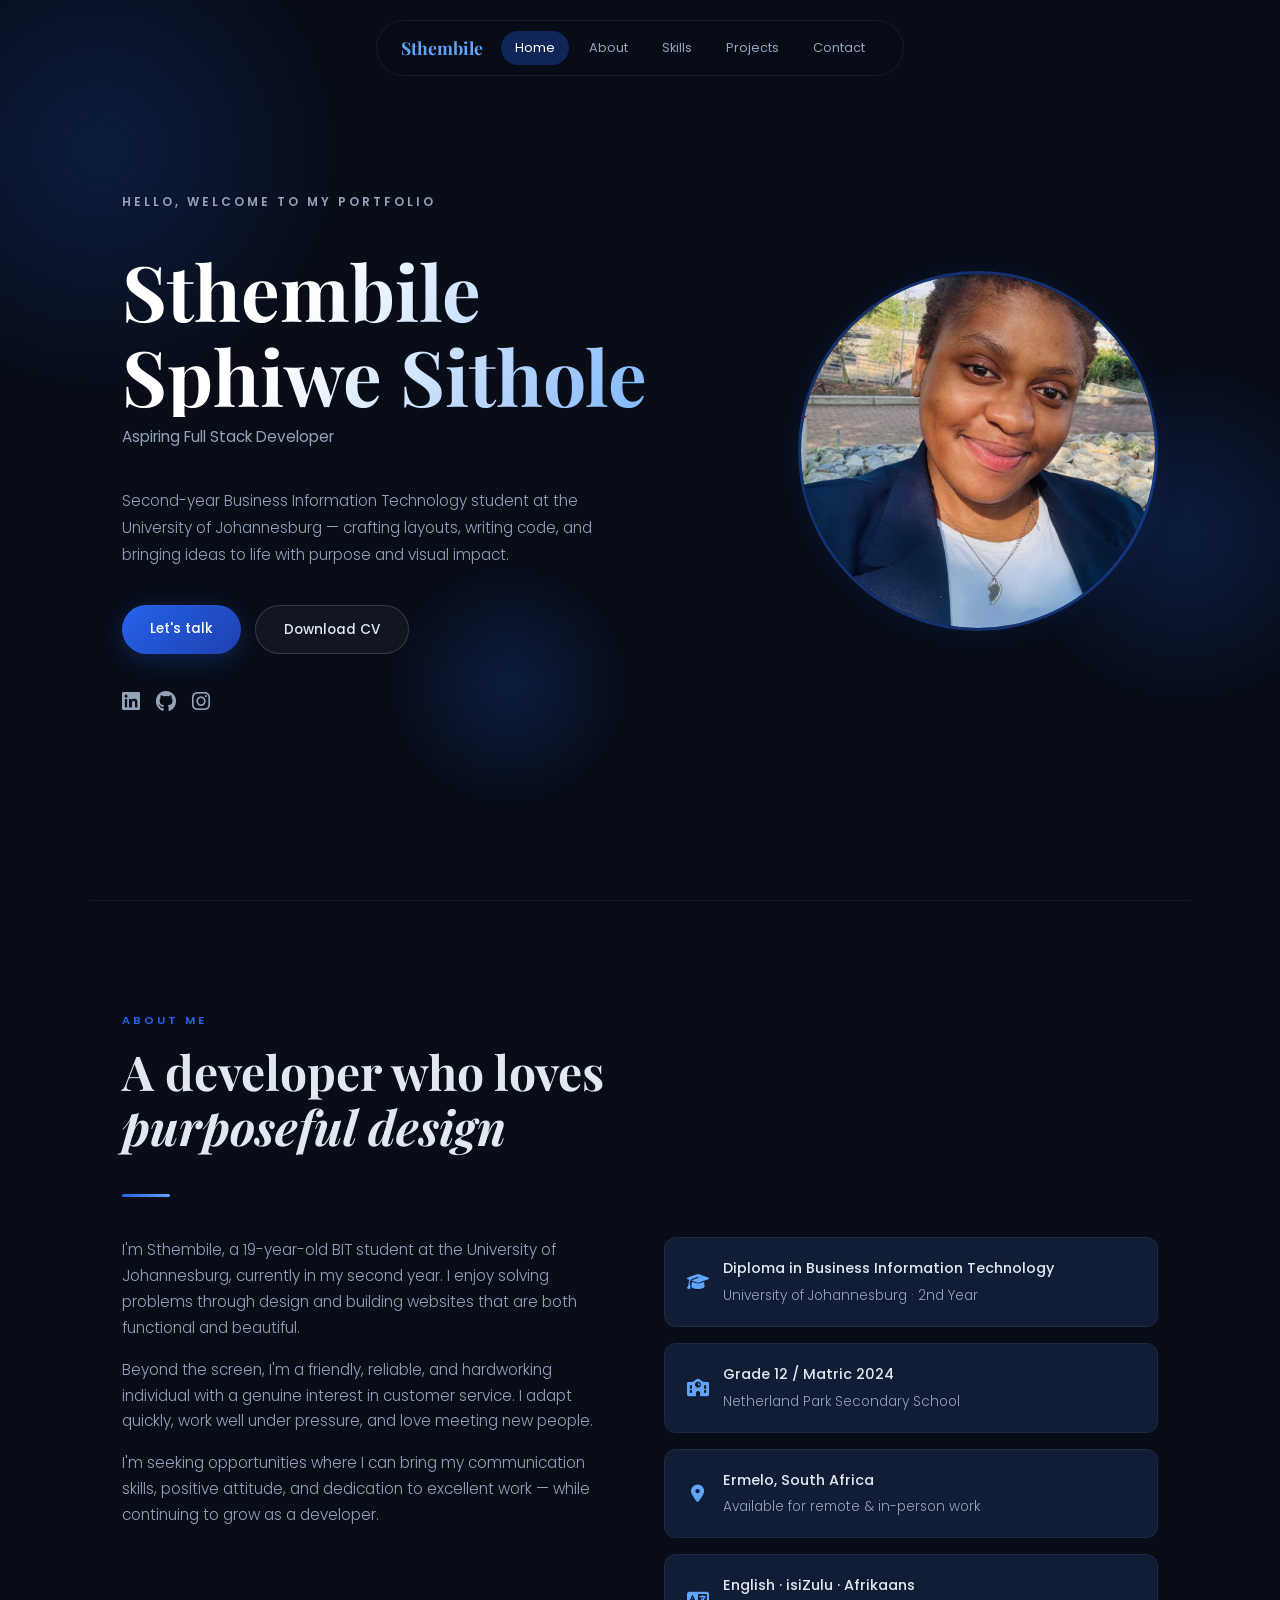
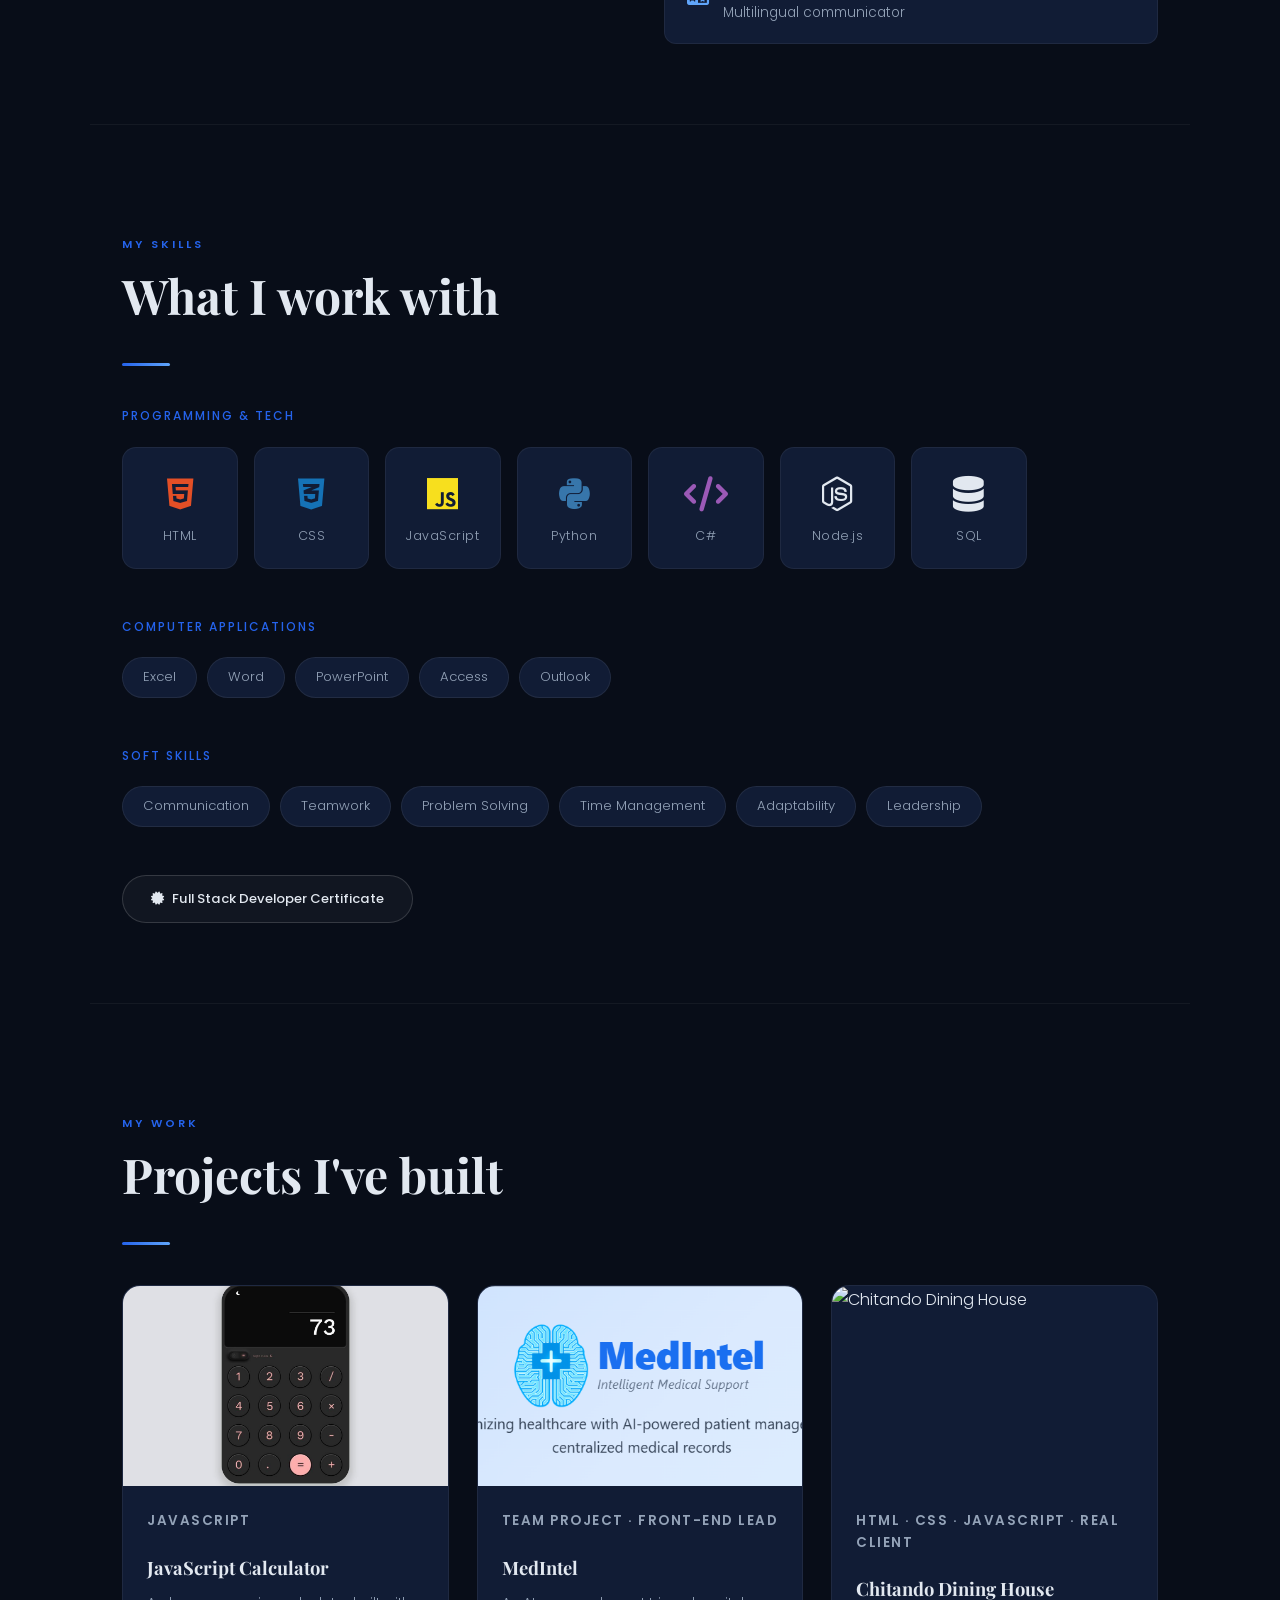
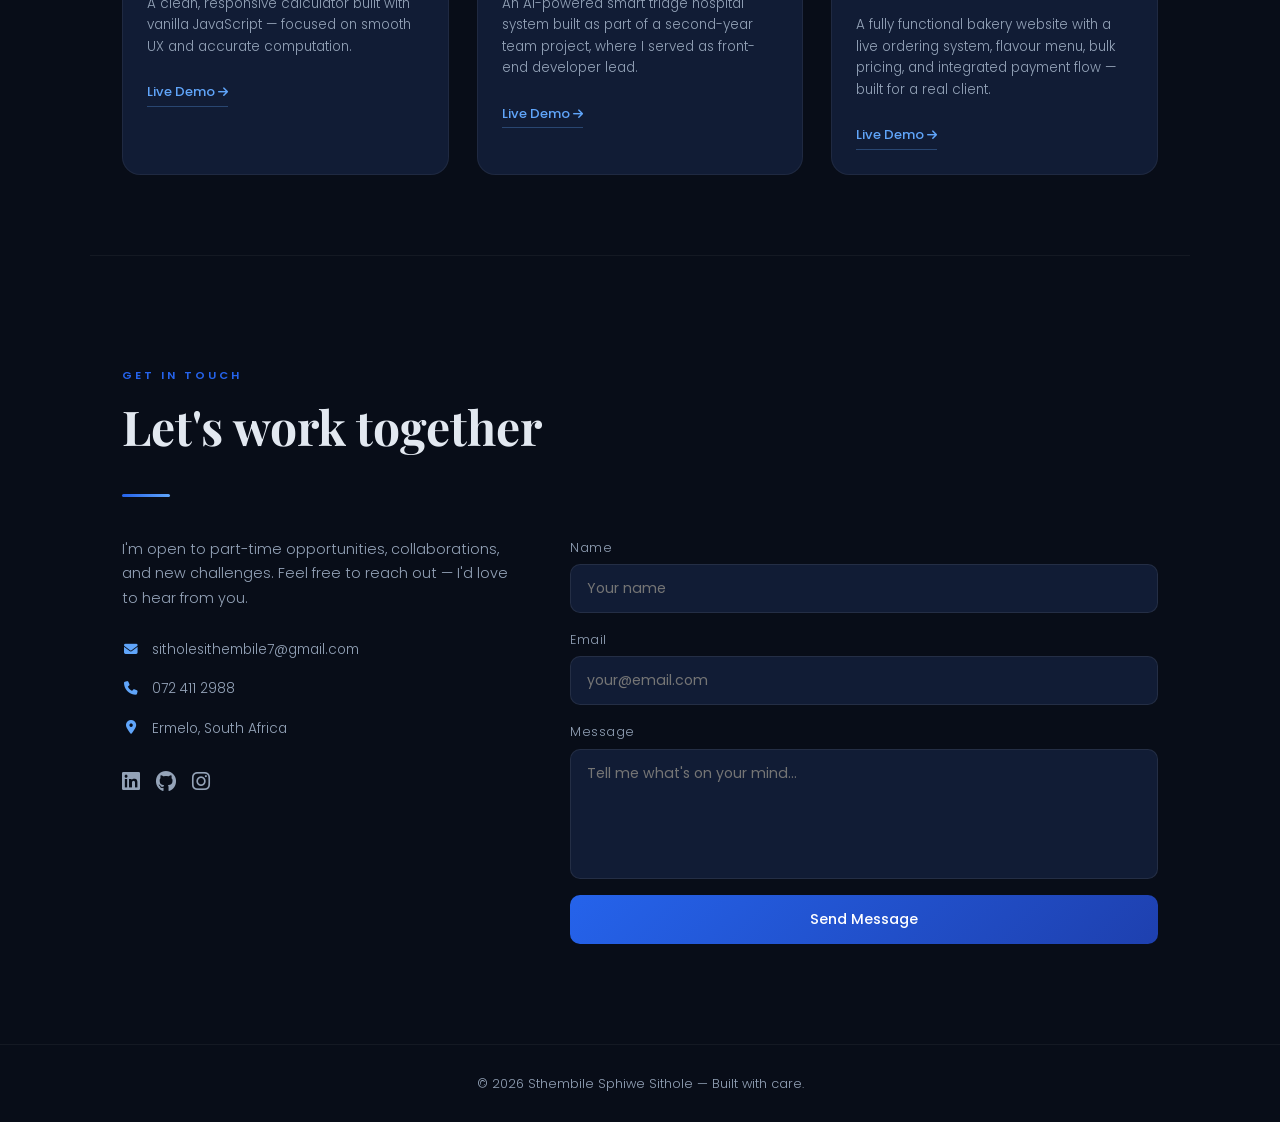
==== index.html @ 0f640c9e "Fixed" ====
<!DOCTYPE html>
<html lang="en">
<head>
  <meta charset="UTF-8" />
  <meta name="viewport" content="width=device-width, initial-scale=1.0" />
  <title>Sthembile Sithole — Portfolio</title>
  <link rel="preconnect" href="https://fonts.googleapis.com" />
  <link rel="preconnect" href="https://fonts.gstatic.com" crossorigin />
  <link href="https://fonts.googleapis.com/css2?family=Playfair+Display:ital,wght@0,500;0,700;1,500&family=Poppins:wght@300;400;500;600&display=swap" rel="stylesheet" />
  <link rel="stylesheet" href="https://cdnjs.cloudflare.com/ajax/libs/font-awesome/6.5.1/css/all.min.css" />
  <link rel="stylesheet" href="style.css">
  <script src="https://cdn.emailjs.com/dist/email.min.js"></script>
</head>
<body>
  <!-- Ambient orbs -->
  <div class="orb orb-1"></div>
  <div class="orb orb-2"></div>
  <div class="orb orb-3"></div>

  <!-- Nav -->
  <nav id="navbar">
    <span class="nav-logo">Sthembile</span>
    <a href="#hero" class="active">Home</a>
    <a href="#about">About</a>
    <a href="#skills">Skills</a>
    <a href="#projects">Projects</a>
    <a href="#contact">Contact</a>
  </nav>

  <!-- ══ HERO ══ -->
  <section id="hero">
    <div class="hero-text">
      <p class="eyebrow">Hello, welcome to my portfolio</p>
      <h1 class="hero-name">Sthembile<br>Sphiwe Sithole</h1>
      <p class="hero-role">Aspiring Full Stack Developer</p>
      <p>
        Second-year Business Information Technology student at the University of
        Johannesburg — crafting layouts, writing code, and bringing ideas to life
        with purpose and visual impact.
      </p>
      <div class="btn-group">
        <a href="#contact" class="btn btn-primary">Let's talk</a>
        <a href="Sthembile_CV.pdf" target="_blank" class="btn btn-outline">Download CV</a>
      </div>
      <div class="socials">
        <a href="https://www.linkedin.com/in/sthembile-sithole-920153319" target="_blank" aria-label="LinkedIn"><i class="fab fa-linkedin"></i></a>
        <a href="https://github.com/SthembilePunstu" target="_blank" aria-label="GitHub"><i class="fab fa-github"></i></a>
        <a href="https://www.instagram.com/_sthesthembile?igsh=MXNvN3lzcjZyZWkxeg==" target="_blank" aria-label="Instagram"><i class="fab fa-instagram"></i></a>
      </div>
    </div>
    <div class="hero-image reveal">
      <img src="images/pic.jpeg" alt="Sthembile Sithole" />
    </div>
  </section>

  <!-- ══ ABOUT ══ -->
  <section id="about">
    <p class="eyebrow reveal">About me</p>
    <h2 class="reveal">A developer who loves<br><em>purposeful design</em></h2>
    <div class="divider reveal"></div>
    <div class="about-grid">
      <div class="reveal">
        <p>I'm Sthembile, a 19-year-old BIT student at the University of Johannesburg, currently in my second year. I enjoy solving problems through design and building websites that are both functional and beautiful.</p>
        <p>Beyond the screen, I'm a friendly, reliable, and hardworking individual with a genuine interest in customer service. I adapt quickly, work well under pressure, and love meeting new people.</p>
        <p>I'm seeking opportunities where I can bring my communication skills, positive attitude, and dedication to excellent work — while continuing to grow as a developer.</p>
      </div>
      <div class="about-details reveal">
        <div class="detail-item">
          <i class="fas fa-graduation-cap"></i>
          <div>
            <strong>Diploma in Business Information Technology</strong>
            <span>University of Johannesburg · 2nd Year</span>
          </div>
        </div>
        <div class="detail-item">
          <i class="fas fa-school"></i>
          <div>
            <strong>Grade 12 / Matric 2024</strong>
            <span>Netherland Park Secondary School</span>
          </div>
        </div>
        <div class="detail-item">
          <i class="fas fa-map-marker-alt"></i>
          <div>
            <strong>Ermelo, South Africa</strong>
            <span>Available for remote & in-person work</span>
          </div>
        </div>
        <div class="detail-item">
          <i class="fas fa-language"></i>
          <div>
            <strong>English · isiZulu · Afrikaans</strong>
            <span>Multilingual communicator</span>
          </div>
        </div>
      </div>
    </div>
  </section>

  <!-- ══ SKILLS ══ -->
  <section id="skills">
    <p class="eyebrow reveal">My skills</p>
    <h2 class="reveal">What I work with</h2>
    <div class="divider reveal"></div>

    <div class="skills-group reveal">
      <h3>Programming & Tech</h3>
      <div class="skill-grid">
        <div class="skill-card"><i class="fab fa-html5"></i><span>HTML</span></div>
        <div class="skill-card"><i class="fab fa-css3-alt"></i><span>CSS</span></div>
        <div class="skill-card"><i class="fab fa-js"></i><span>JavaScript</span></div>
        <div class="skill-card"><i class="fab fa-python"></i><span>Python</span></div>
        <div class="skill-card"><i class="fas fa-code"></i><span>C#</span></div>
        <div class="skill-card"><i class="fab fa-node-js"></i><span>Node.js</span></div>
        <div class="skill-card"><i class="fas fa-database"></i><span>SQL</span></div>
      </div>
    </div>

    <div class="skills-group reveal">
      <h3>Computer Applications</h3>
      <div class="tags-grid">
        <span class="tag">Excel</span>
        <span class="tag">Word</span>
        <span class="tag">PowerPoint</span>
        <span class="tag">Access</span>
        <span class="tag">Outlook</span>
      </div>
    </div>

    <div class="skills-group reveal">
      <h3>Soft Skills</h3>
      <div class="tags-grid">
        <span class="tag">Communication</span>
        <span class="tag">Teamwork</span>
        <span class="tag">Problem Solving</span>
        <span class="tag">Time Management</span>
        <span class="tag">Adaptability</span>
        <span class="tag">Leadership</span>
      </div>
    </div>

    <div class="reveal" style="margin-top: 16px;">
      <a href="images/certificate.pdf" target="_blank" class="btn btn-outline" style="font-size:0.82rem;">
        <i class="fas fa-certificate" style="margin-right:8px;"></i>Full Stack Developer Certificate
      </a>
    </div>
  </section>

  <!-- ══ PROJECTS ══ -->
  <section id="projects">
    <p class="eyebrow reveal">My work</p>
    <h2 class="reveal">Projects I've built</h2>
    <div class="divider reveal"></div>
    <div class="projects-grid">

      <div class="project-card reveal">
        <img src="images/calculator.jpg" alt="Calculator Project" />
        <div class="project-body">
          <p class="project-tag">JavaScript</p>
          <h3>JavaScript Calculator</h3>
          <p>A clean, responsive calculator built with vanilla JavaScript — focused on smooth UX and accurate computation.</p>
          <a href="#" class="project-link">Live Demo <i class="fas fa-arrow-right" style="font-size:0.72rem;"></i></a>
        </div>
      </div>

      <div class="project-card reveal">
        <img src="images/MedIntel.png" alt="MedIntel Project" />
        <div class="project-body">
          <p class="project-tag">Team Project · Front-end Lead</p>
          <h3>MedIntel</h3>
          <p>An AI-powered smart triage hospital system built as part of a second-year team project, where I served as front-end developer lead.</p>
          <a href="https://yanamakan.github.io/MedIntel_Info/" target="_blank" class="project-link">Live Demo <i class="fas fa-arrow-right" style="font-size:0.72rem;"></i></a>
        </div>
      </div>

    <div class="project-card reveal">
        <img src="https://i.pinimg.com/736x/b2/31/82/b23182905e4b93eaec35fe297a4eb346.jpg" alt="Chitando Dining House" />
        <div class="project-body">
          <p class="project-tag">HTML &middot; CSS &middot; JavaScript &middot; Real Client</p>
          <h3>Chitando Dining House</h3>
          <p>A fully functional bakery website with a live ordering system, flavour menu, bulk pricing, and integrated payment flow &mdash; built for a real client.</p>
          <a href="https://chitando-dining-house.vercel.app/" target="_blank" class="project-link">Live Demo <i class="fas fa-arrow-right" style="font-size:0.72rem;"></i></a>
        </div>
      </div>
    </div>
  </section>

  <!-- ══ CONTACT ══ -->
  <section id="contact">
    <p class="eyebrow reveal">Get in touch</p>
    <h2 class="reveal">Let's work together</h2>
    <div class="divider reveal"></div>
    <div class="contact-grid">
      <div class="contact-info reveal">
        <p>I'm open to part-time opportunities, collaborations, and new challenges. Feel free to reach out — I'd love to hear from you.</p>
        <div class="contact-detail"><i class="fas fa-envelope"></i><span>sitholesithembile7@gmail.com</span></div>
        <div class="contact-detail"><i class="fas fa-phone"></i><span>072 411 2988</span></div>
        <div class="contact-detail"><i class="fas fa-map-marker-alt"></i><span>Ermelo, South Africa</span></div>
        <div class="socials" style="margin-top:24px;">
          <a href="https://www.linkedin.com/in/sthembile-sithole-920153319" target="_blank" aria-label="LinkedIn"><i class="fab fa-linkedin"></i></a>
          <a href="https://github.com/SthembilePunstu" target="_blank" aria-label="GitHub"><i class="fab fa-github"></i></a>
          <a href="https://www.instagram.com/_sthesthembile?igsh=MXNvN3lzcjZyZWkxeg==" target="_blank" aria-label="Instagram"><i class="fab fa-instagram"></i></a>
        </div>
      </div>
      <form id="contactForm" class="contact-form reveal">
        <div class="form-group">
          <label for="name">Name</label>
          <input type="text" id="name" name="name" placeholder="Your name" required />
        </div>
        <div class="form-group">
          <label for="email">Email</label>
          <input type="email" id="email" name="email" placeholder="your@email.com" required />
        </div>
        <div class="form-group">
          <label for="message">Message</label>
          <textarea id="message" name="message" placeholder="Tell me what's on your mind…" required></textarea>
        </div>
        <button type="submit" id="send-btn">Send Message</button>
        <p id="form-status"></p>
      </form>
    </div>
  </section>

  <!-- ══ FOOTER ══ -->
  <footer>
    <p>&copy; 2026 Sthembile Sphiwe Sithole — Built with care.</p>
  </footer>

  <script src="script.js"></script>
</body>
</html>
---- style.css ----
/* ─── Reset & Base ─── */
*,
*::before,
*::after {
  margin: 0;
  padding: 0;
  box-sizing: border-box;
}

:root {
  --bg: #080d18;
  --surface: #0d1526;
  --card: #111c35;
  --blue: #2563eb;
  --blue-lt: #60a5fa;
  --blue-glow: rgba(37, 99, 235, 0.25);
  --text: #e2e8f0;
  --muted: #94a3b8;
  --serif: "Playfair Display", serif;
  --sans: "Poppins", sans-serif;
}

html {
  scroll-behavior: smooth;
}

body {
  background: var(--bg);
  color: var(--text);
  font-family: var(--sans);
  font-weight: 300;
  overflow-x: hidden;
  line-height: 1.7;
}

/* ─── Ambient orbs ─── */
.orb {
  position: fixed;
  border-radius: 50%;
  background: radial-gradient(
    circle,
    rgba(37, 99, 235, 0.18) 0%,
    transparent 70%
  );
  pointer-events: none;
  z-index: 0;
  animation: drift linear infinite alternate;
}
.orb-1 {
  width: 500px;
  height: 500px;
  top: -100px;
  left: -150px;
  animation-duration: 18s;
}
.orb-2 {
  width: 350px;
  height: 350px;
  top: 40vh;
  right: -80px;
  animation-duration: 22s;
  animation-delay: -6s;
}
.orb-3 {
  width: 250px;
  height: 250px;
  bottom: 10vh;
  left: 30%;
  animation-duration: 15s;
  animation-delay: -9s;
}
@keyframes drift {
  0% {
    transform: translate(0, 0);
  }
  100% {
    transform: translate(40px, 60px);
  }
}

/* ─── Nav ─── */
nav {
  position: fixed;
  top: 20px;
  left: 50%;
  transform: translateX(-50%);
  z-index: 1000;
  display: flex;
  align-items: center;
  gap: 6px;
  background: rgba(8, 13, 24, 0.75);
  backdrop-filter: blur(18px);
  border: 1px solid rgba(255, 255, 255, 0.07);
  border-radius: 50px;
  padding: 10px 24px;
  transition: box-shadow 0.3s;
}
nav.scrolled {
  box-shadow: 0 8px 32px rgba(0, 0, 0, 0.5);
}
.nav-logo {
  font-family: var(--serif);
  font-size: 1.1rem;
  font-weight: 700;
  color: var(--blue-lt);
  margin-right: 12px;
  white-space: nowrap;
}
nav a {
  text-decoration: none;
  color: var(--muted);
  font-size: 0.8rem;
  font-weight: 400;
  padding: 6px 14px;
  border-radius: 50px;
  transition:
    color 0.2s,
    background 0.2s;
}
nav a:hover,
nav a.active {
  color: #fff;
  background: rgba(37, 99, 235, 0.3);
}

/* ─── Sections ─── */
section {
  position: relative;
  z-index: 1;
  max-width: 1000px;
  margin: 0 auto;
  padding: 110px 32px 80px;
}
.eyebrow {
  font-size: 0.7rem;
  font-weight: 600;
  letter-spacing: 3px;
  text-transform: uppercase;
  color: var(--blue);
  margin-bottom: 14px;
}
section h2 {
  font-family: var(--serif);
  font-size: clamp(2rem, 4vw, 3rem);
  font-weight: 700;
  line-height: 1.15;
  margin-bottom: 40px;
}
.divider {
  width: 48px;
  height: 3px;
  background: linear-gradient(90deg, var(--blue), var(--blue-lt));
  border-radius: 2px;
  margin: 16px 0 40px;
}

/* ─── Hero ─── */
#hero {
  min-height: 100vh;
  display: flex;
  align-items: center;
  justify-content: space-between;
  gap: 48px;
  padding-top: 90px;
}
.hero-text {
  flex: 1;
}
.hero-text .eyebrow {
  font-size: 0.75rem;
}
.hero-name {
  font-family: var(--serif);
  font-size: clamp(2.6rem, 6vw, 4.2rem);
  font-weight: 700;
  line-height: 1.1;
  margin: 10px 0 6px;
  background: linear-gradient(120deg, #fff 30%, var(--blue-lt) 100%);
  -webkit-background-clip: text;
  -webkit-text-fill-color: transparent;
  background-clip: text;
}
.hero-role {
  font-size: 1.05rem;
  font-weight: 400;
  color: var(--blue-lt);
  margin-bottom: 22px;
}
.hero-text p {
  color: var(--muted);
  font-size: 0.95rem;
  max-width: 480px;
  line-height: 1.8;
  margin-bottom: 36px;
}
.btn-group {
  display: flex;
  gap: 14px;
  flex-wrap: wrap;
}
.btn {
  display: inline-block;
  padding: 12px 28px;
  border-radius: 50px;
  font-size: 0.85rem;
  font-weight: 500;
  text-decoration: none;
  transition:
    transform 0.2s,
    box-shadow 0.2s;
}
.btn-primary {
  background: linear-gradient(135deg, var(--blue), #1e40af);
  color: #fff;
  box-shadow: 0 6px 24px var(--blue-glow);
}
.btn-primary:hover {
  transform: translateY(-3px);
  box-shadow: 0 12px 32px rgba(37, 99, 235, 0.4);
}
.btn-outline {
  border: 1px solid rgba(255, 255, 255, 0.15);
  color: var(--text);
  background: rgba(255, 255, 255, 0.04);
}
.btn-outline:hover {
  border-color: var(--blue-lt);
  color: var(--blue-lt);
  transform: translateY(-3px);
}

.socials {
  display: flex;
  gap: 16px;
  margin-top: 30px;
}
.socials a {
  color: var(--muted);
  font-size: 1.3rem;
  transition:
    color 0.2s,
    transform 0.2s;
}
.socials a:hover {
  color: var(--blue-lt);
  transform: translateY(-3px);
}

/* Hero image */
.hero-image {
  position: relative;
  flex-shrink: 0;
}
.hero-image img {
  width: 300px;
  height: 300px;
  border-radius: 50%;
  object-fit: cover;
  position: relative;
  z-index: 2;
  border: 3px solid rgba(37, 99, 235, 0.4);
}
.hero-image::before {
  content: "";
  position: absolute;
  inset: -20px;
  border-radius: 50%;
  background: radial-gradient(
    circle,
    rgba(37, 99, 235, 0.35) 0%,
    transparent 70%
  );
  z-index: 1;
  animation: pulse 4s ease-in-out infinite;
}
@keyframes pulse {
  0%,
  100% {
    transform: scale(1);
    opacity: 1;
  }
  50% {
    transform: scale(1.06);
    opacity: 0.7;
  }
}

/* ─── About ─── */
#about {
  border-top: 1px solid rgba(255, 255, 255, 0.05);
}
.about-grid {
  display: grid;
  grid-template-columns: 1fr 1fr;
  gap: 48px;
  align-items: start;
}
.about-grid p {
  color: var(--muted);
  font-size: 0.95rem;
  margin-bottom: 16px;
}
.about-details {
  display: flex;
  flex-direction: column;
  gap: 16px;
}
.detail-item {
  background: var(--card);
  border: 1px solid rgba(255, 255, 255, 0.06);
  border-radius: 12px;
  padding: 18px 22px;
  display: flex;
  align-items: center;
  gap: 16px;
}
.detail-item i {
  color: var(--blue-lt);
  font-size: 1.1rem;
  width: 20px;
  text-align: center;
}
.detail-item span {
  font-size: 0.85rem;
  color: var(--muted);
}
.detail-item strong {
  display: block;
  font-size: 0.9rem;
  color: var(--text);
  font-weight: 500;
}

/* ─── Skills ─── */
#skills {
  border-top: 1px solid rgba(255, 255, 255, 0.05);
}
.skills-group {
  margin-bottom: 48px;
}
.skills-group h3 {
  font-size: 0.75rem;
  letter-spacing: 2px;
  text-transform: uppercase;
  color: var(--blue);
  margin-bottom: 20px;
  font-weight: 500;
}
.skill-grid {
  display: grid;
  grid-template-columns: repeat(auto-fill, minmax(110px, 1fr));
  gap: 16px;
}
.skill-card {
  background: var(--card);
  border: 1px solid rgba(255, 255, 255, 0.06);
  border-radius: 14px;
  padding: 28px 12px 20px;
  text-align: center;
  transition:
    transform 0.22s,
    box-shadow 0.22s,
    border-color 0.22s;
  cursor: default;
}
.skill-card:hover {
  transform: translateY(-6px);
  box-shadow: 0 12px 28px rgba(37, 99, 235, 0.2);
  border-color: rgba(37, 99, 235, 0.4);
}
.skill-card i {
  font-size: 2.2rem;
  margin-bottom: 10px;
  display: block;
}
.skill-card span {
  font-size: 0.78rem;
  color: var(--muted);
  letter-spacing: 0.5px;
}
.fa-html5 {
  color: #e34f26;
}
.fa-css3-alt {
  color: #1572b6;
}
.fa-js {
  color: #f7df1e;
}
.fa-python {
  color: #3776ab;
}
.fa-code {
  color: #9b59b6;
}

.tags-grid {
  display: flex;
  flex-wrap: wrap;
  gap: 10px;
}
.tag {
  padding: 8px 20px;
  border-radius: 50px;
  background: var(--card);
  border: 1px solid rgba(255, 255, 255, 0.07);
  font-size: 0.82rem;
  color: var(--muted);
  transition:
    border-color 0.2s,
    color 0.2s;
}
.tag:hover {
  border-color: var(--blue-lt);
  color: var(--text);
}

/* ─── Projects ─── */
#projects {
  border-top: 1px solid rgba(255, 255, 255, 0.05);
}
.projects-grid {
  display: grid;
  grid-template-columns: repeat(auto-fill, minmax(300px, 1fr));
  gap: 28px;
}
.project-card {
  background: var(--card);
  border: 1px solid rgba(255, 255, 255, 0.06);
  border-radius: 18px;
  overflow: hidden;
  transition:
    transform 0.25s,
    box-shadow 0.25s;
}
.project-card:hover {
  transform: translateY(-8px);
  box-shadow: 0 20px 50px rgba(0, 0, 0, 0.5);
}
.project-card img {
  width: 100%;
  height: 200px;
  object-fit: cover;
  display: block;
}
.project-body {
  padding: 24px;
}
.project-tag {
  font-size: 0.68rem;
  font-weight: 600;
  letter-spacing: 1.5px;
  text-transform: uppercase;
  color: var(--blue-lt);
  margin-bottom: 10px;
}
.project-body h3 {
  font-family: var(--serif);
  font-size: 1.15rem;
  margin-bottom: 10px;
}
.project-body p {
  font-size: 0.84rem;
  color: var(--muted);
  line-height: 1.6;
  margin-bottom: 20px;
}
.project-link {
  display: inline-block;
  font-size: 0.82rem;
  font-weight: 500;
  color: var(--blue-lt);
  text-decoration: none;
  border-bottom: 1px solid rgba(96, 165, 250, 0.3);
  padding-bottom: 2px;
  transition:
    border-color 0.2s,
    color 0.2s;
}
.project-link:hover {
  color: #fff;
  border-color: #fff;
}

/* ─── Contact ─── */
#contact {
  border-top: 1px solid rgba(255, 255, 255, 0.05);
}
.contact-grid {
  display: grid;
  grid-template-columns: 1fr 1.5fr;
  gap: 56px;
  align-items: start;
}
.contact-info p {
  color: var(--muted);
  font-size: 0.9rem;
  margin-bottom: 28px;
}
.contact-detail {
  display: flex;
  align-items: center;
  gap: 12px;
  margin-bottom: 16px;
  color: var(--muted);
  font-size: 0.85rem;
}
.contact-detail i {
  color: var(--blue-lt);
  width: 18px;
  text-align: center;
}

/* Form */
.contact-form {
  display: flex;
  flex-direction: column;
  gap: 16px;
}
.form-group {
  display: flex;
  flex-direction: column;
  gap: 6px;
}
.form-group label {
  font-size: 0.78rem;
  color: var(--muted);
  letter-spacing: 0.5px;
}
.form-group input,
.form-group textarea {
  background: var(--card);
  border: 1px solid rgba(255, 255, 255, 0.08);
  border-radius: 10px;
  padding: 13px 16px;
  color: var(--text);
  font-family: var(--sans);
  font-size: 0.88rem;
  outline: none;
  transition: border-color 0.2s;
  resize: none;
}
.form-group input:focus,
.form-group textarea:focus {
  border-color: var(--blue);
}
.form-group textarea {
  min-height: 130px;
}
#send-btn {
  padding: 14px;
  border: none;
  border-radius: 10px;
  background: linear-gradient(135deg, var(--blue), #1e40af);
  color: #fff;
  font-family: var(--sans);
  font-size: 0.9rem;
  font-weight: 500;
  cursor: pointer;
  transition:
    opacity 0.2s,
    transform 0.2s;
}
#send-btn:hover {
  opacity: 0.88;
  transform: translateY(-2px);
}
#form-status {
  font-size: 0.82rem;
  text-align: center;
  margin-top: 4px;
}

/* ─── Footer ─── */
footer {
  position: relative;
  z-index: 1;
  text-align: center;
  padding: 28px 20px;
  border-top: 1px solid rgba(255, 255, 255, 0.05);
  color: var(--muted);
  font-size: 0.8rem;
}

/* ─── Scroll reveal ─── */
.reveal {
  opacity: 0;
  transform: translateY(32px);
  transition:
    opacity 0.6s ease,
    transform 0.6s ease;
}
.reveal.visible {
  opacity: 1;
  transform: translateY(0);
}

/* ─── Responsive ─── */
/* ── Large Desktop (1200px+) ── */
@media (min-width: 1200px) {
  section {
    max-width: 1100px;
  }
  .hero-name {
    font-size: 4.8rem;
  }
  .hero-image img {
    width: 360px;
    height: 360px;
  }
  .projects-grid {
    grid-template-columns: repeat(3, 1fr);
  }
}

/* ── Small Desktop / Large Tablet (1024px) ── */
@media (max-width: 1024px) {
  section {
    padding: 90px 40px 60px;
  }
  #hero {
    gap: 32px;
  }
  .hero-image img {
    width: 260px;
    height: 260px;
  }
  .about-grid {
    gap: 36px;
  }
  .projects-grid {
    grid-template-columns: repeat(2, 1fr);
  }
}

/* ── Tablet (768px) ── */
@media (max-width: 768px) {
  section {
    padding: 80px 24px 60px;
  }

  /* Nav */
  nav {
    padding: 8px 16px;
    gap: 2px;
    top: 12px;
  }
  nav a {
    padding: 5px 10px;
    font-size: 0.72rem;
  }
  .nav-logo {
    display: none;
  }

  /* Hero */
  #hero {
    flex-direction: column;
    text-align: center;
    padding-top: 100px;
    gap: 36px;
  }
  .hero-text p {
    max-width: 100%;
  }
  .hero-name {
    font-size: 2.8rem;
  }
  .btn-group {
    justify-content: center;
  }
  .socials {
    justify-content: center;
  }
  .hero-image {
    order: -1;
  }
  .hero-image img {
    width: 220px;
    height: 220px;
  }

  /* About */
  .about-grid {
    grid-template-columns: 1fr;
    gap: 28px;
  }

  /* Skills */
  .skill-grid {
    grid-template-columns: repeat(3, 1fr);
  }

  /* Projects */
  .projects-grid {
    grid-template-columns: 1fr 1fr;
    gap: 20px;
  }

  /* Contact */
  .contact-grid {
    grid-template-columns: 1fr;
    gap: 28px;
  }

  /* Section headings */
  section h2 {
    font-size: 2rem;
  }
}

/* ── Mobile (480px) ── */
@media (max-width: 480px) {
  section {
    padding: 80px 18px 50px;
  }

  /* Nav — icon only on very small screens */
  nav {
    gap: 0;
    padding: 8px 12px;
  }
  nav a {
    padding: 5px 8px;
    font-size: 0.68rem;
  }

  /* Hero */
  #hero {
    padding-top: 90px;
    gap: 28px;
  }
  .hero-name {
    font-size: 2.2rem;
  }
  .hero-role {
    font-size: 0.92rem;
  }
  .hero-text p {
    font-size: 0.88rem;
  }
  .hero-image img {
    width: 180px;
    height: 180px;
  }
  .btn-group {
    flex-direction: column;
    align-items: center;
  }
  .btn {
    width: 100%;
    text-align: center;
  }

  /* About */
  .detail-item {
    padding: 14px 16px;
    gap: 12px;
  }
  .detail-item i {
    font-size: 1rem;
  }

  /* Skills */
  .skill-grid {
    grid-template-columns: repeat(2, 1fr);
    gap: 12px;
  }
  .skill-card {
    padding: 22px 8px 16px;
  }
  .skill-card i {
    font-size: 1.8rem;
  }
  .tags-grid {
    gap: 8px;
  }
  .tag {
    padding: 6px 14px;
    font-size: 0.78rem;
  }

  /* Projects */
  .projects-grid {
    grid-template-columns: 1fr;
  }
  .project-card img {
    height: 180px;
  }

  /* Contact */
  .contact-detail {
    font-size: 0.8rem;
  }
  #send-btn {
    padding: 12px;
    font-size: 0.85rem;
  }

  /* Section headings */
  section h2 {
    font-size: 1.7rem;
  }
  .eyebrow {
    font-size: 0.65rem;
  }
}

/* ── Very small phones (360px) ── */
@media (max-width: 360px) {
  nav a span {
    display: none;
  }
  .hero-name {
    font-size: 1.9rem;
  }
  .skill-grid {
    grid-template-columns: repeat(2, 1fr);
  }
  section {
    padding: 75px 14px 40px;
  }
}

@media (prefers-reduced-motion: reduce) {
  *,
  .orb,
  .hero-image::before {
    animation: none !important;
    transition: none !important;
  }
}
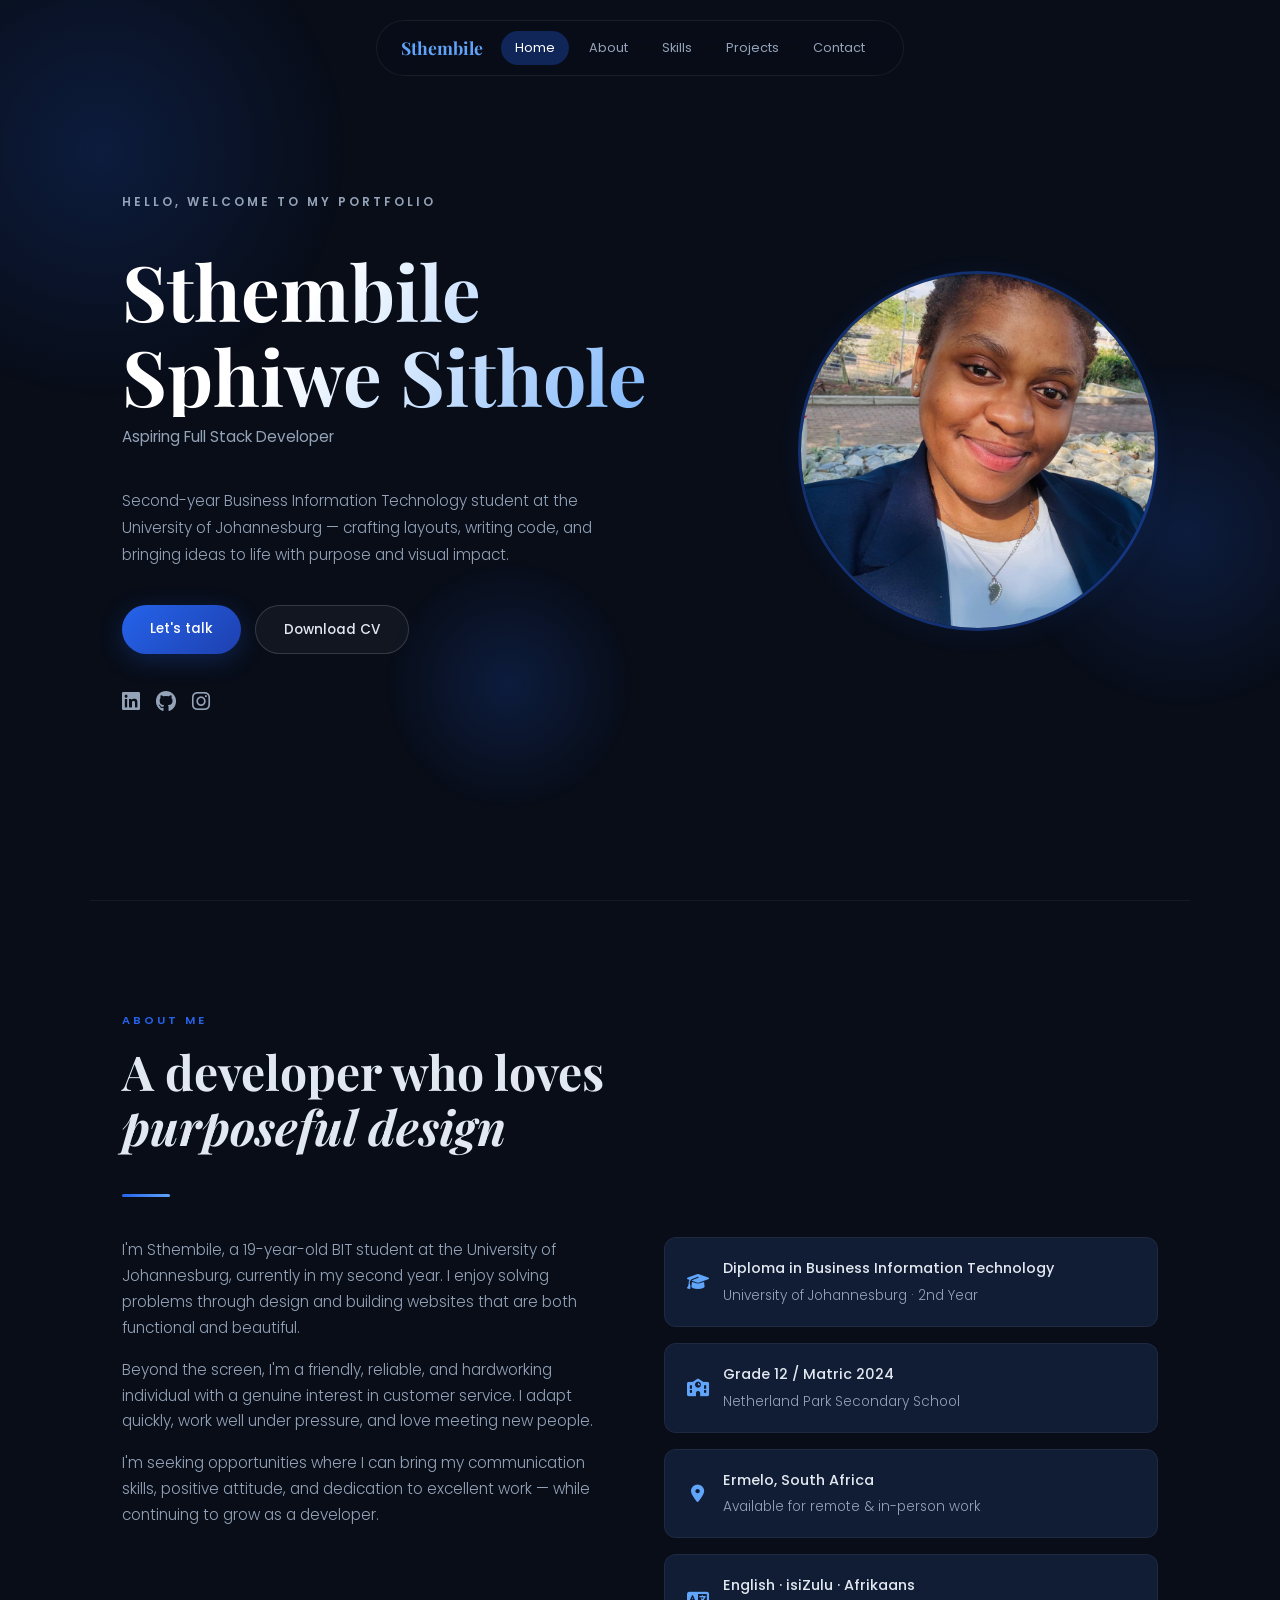
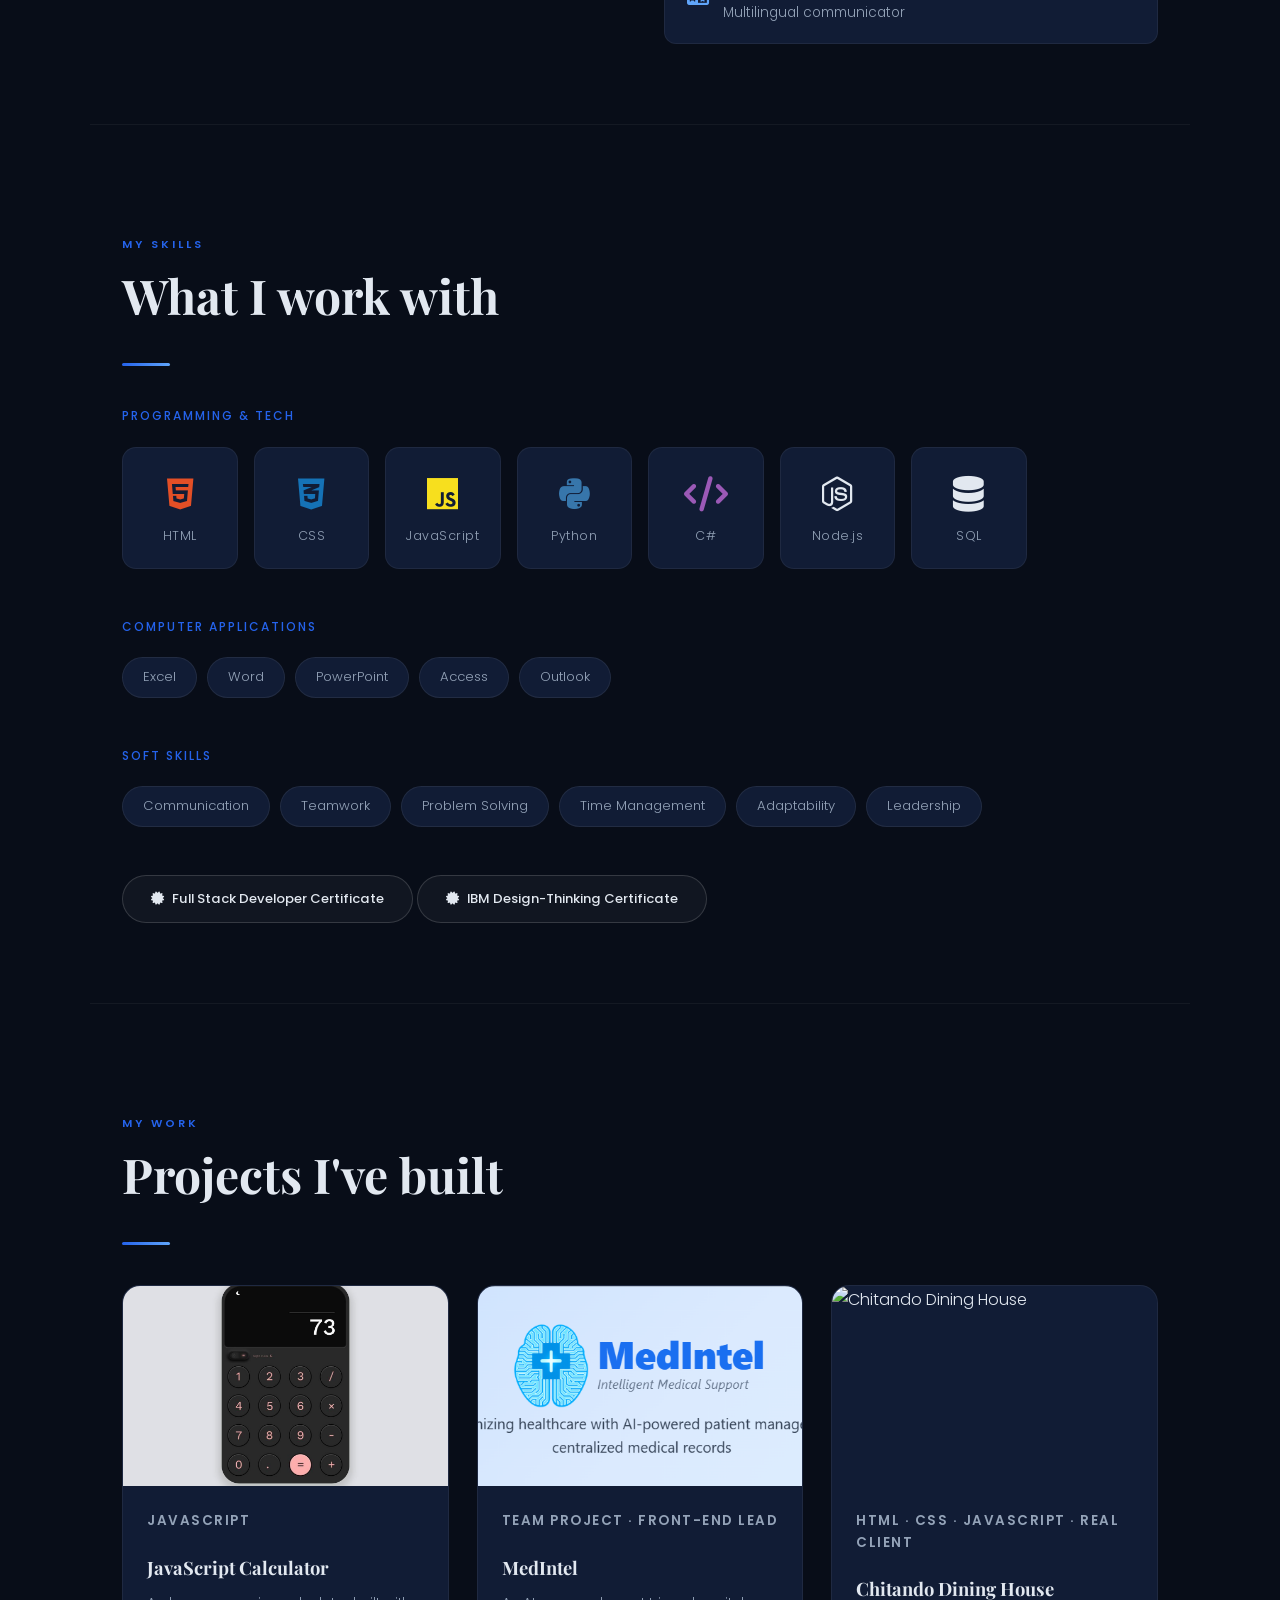
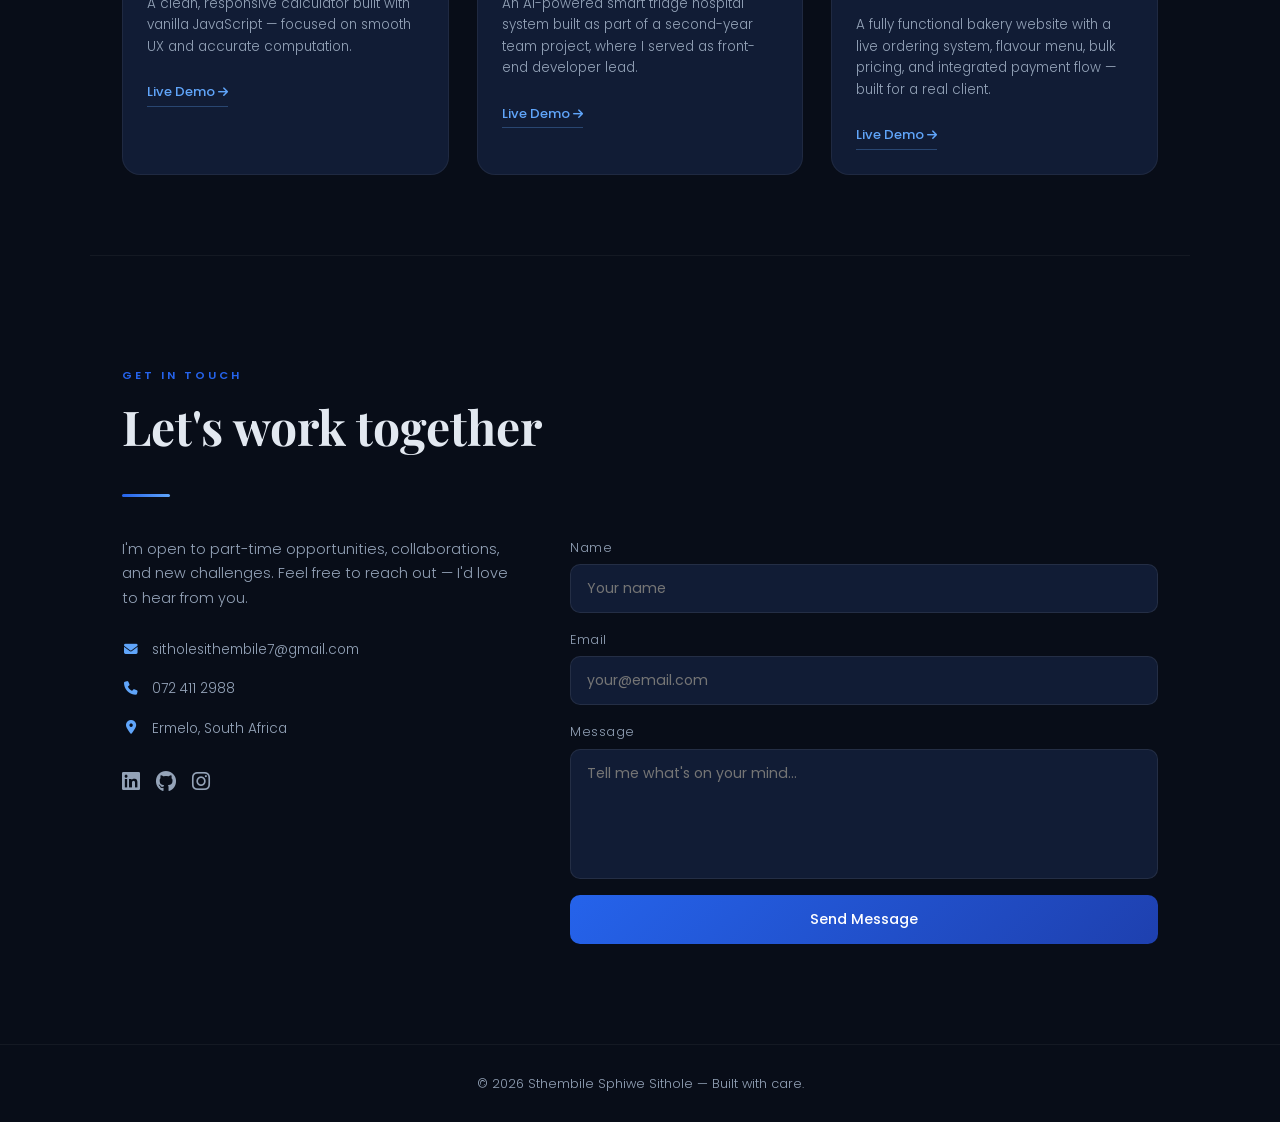
==== commit d29e125d: "Added a certificate" ====
--- a/index.html
+++ b/index.html
@@ -143,6 +143,10 @@
       <a href="images/certificate.pdf" target="_blank" class="btn btn-outline" style="font-size:0.82rem;">
         <i class="fas fa-certificate" style="margin-right:8px;"></i>Full Stack Developer Certificate
       </a>
+
+         <a href="images/EnterpriseDesignThinkingPractitioner_Badge.pdf" target="_blank" class="btn btn-outline" style="font-size:0.82rem;">
+        <i class="fas fa-certificate" style="margin-right:8px;"></i>IBM Design-Thinking Certificate
+      </a>
     </div>
   </section>
 
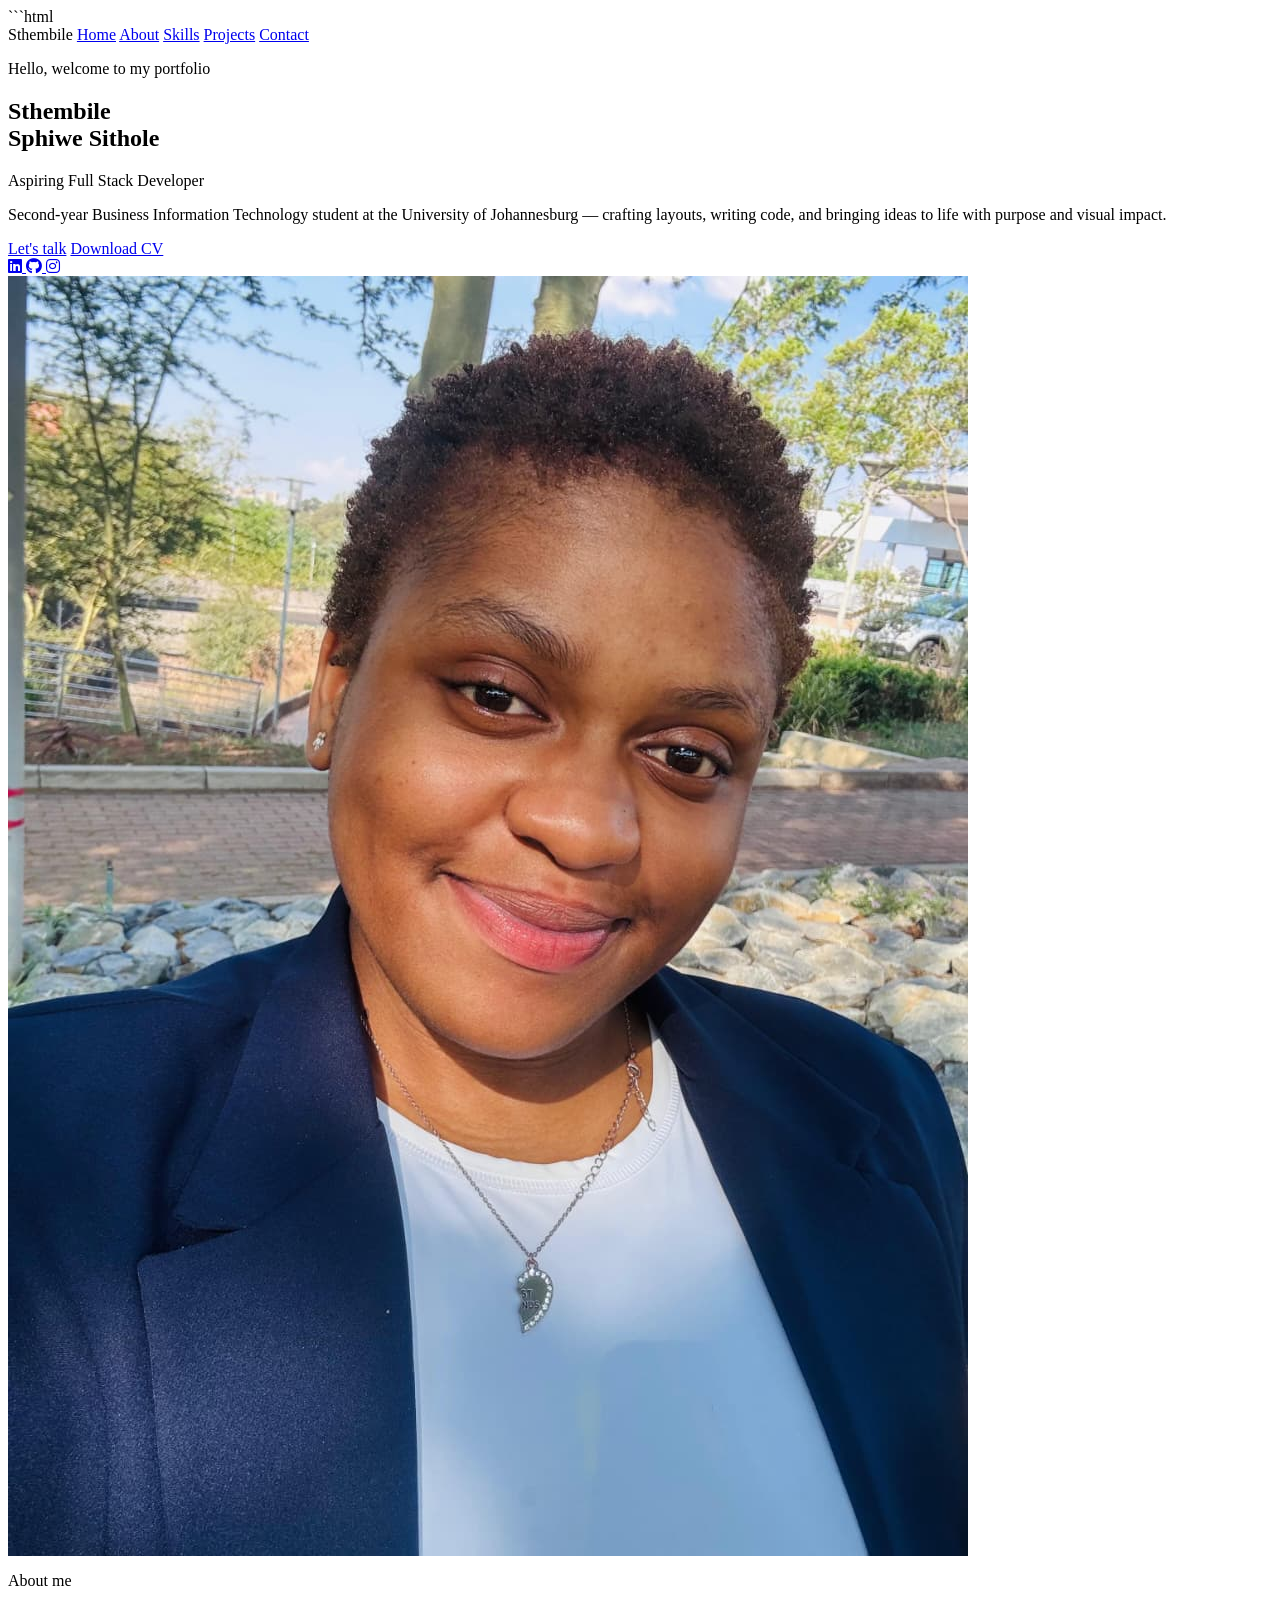
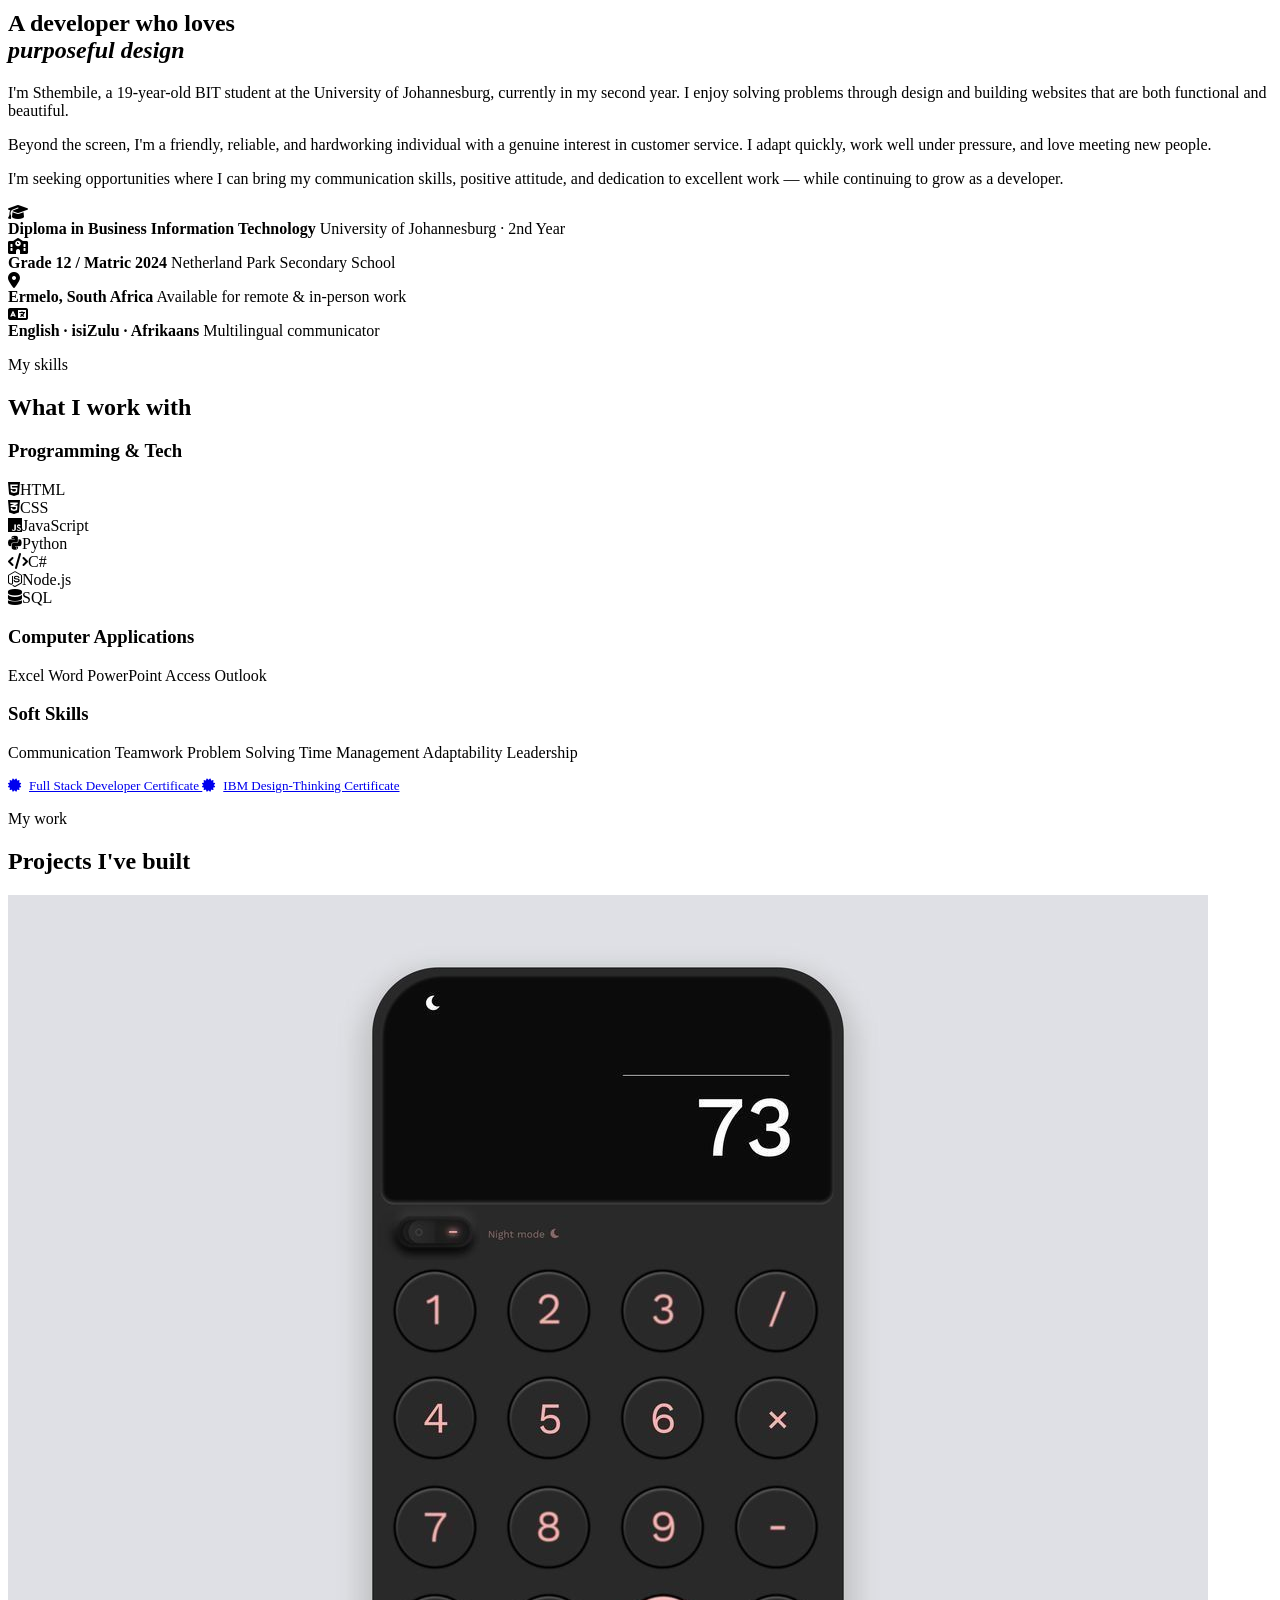
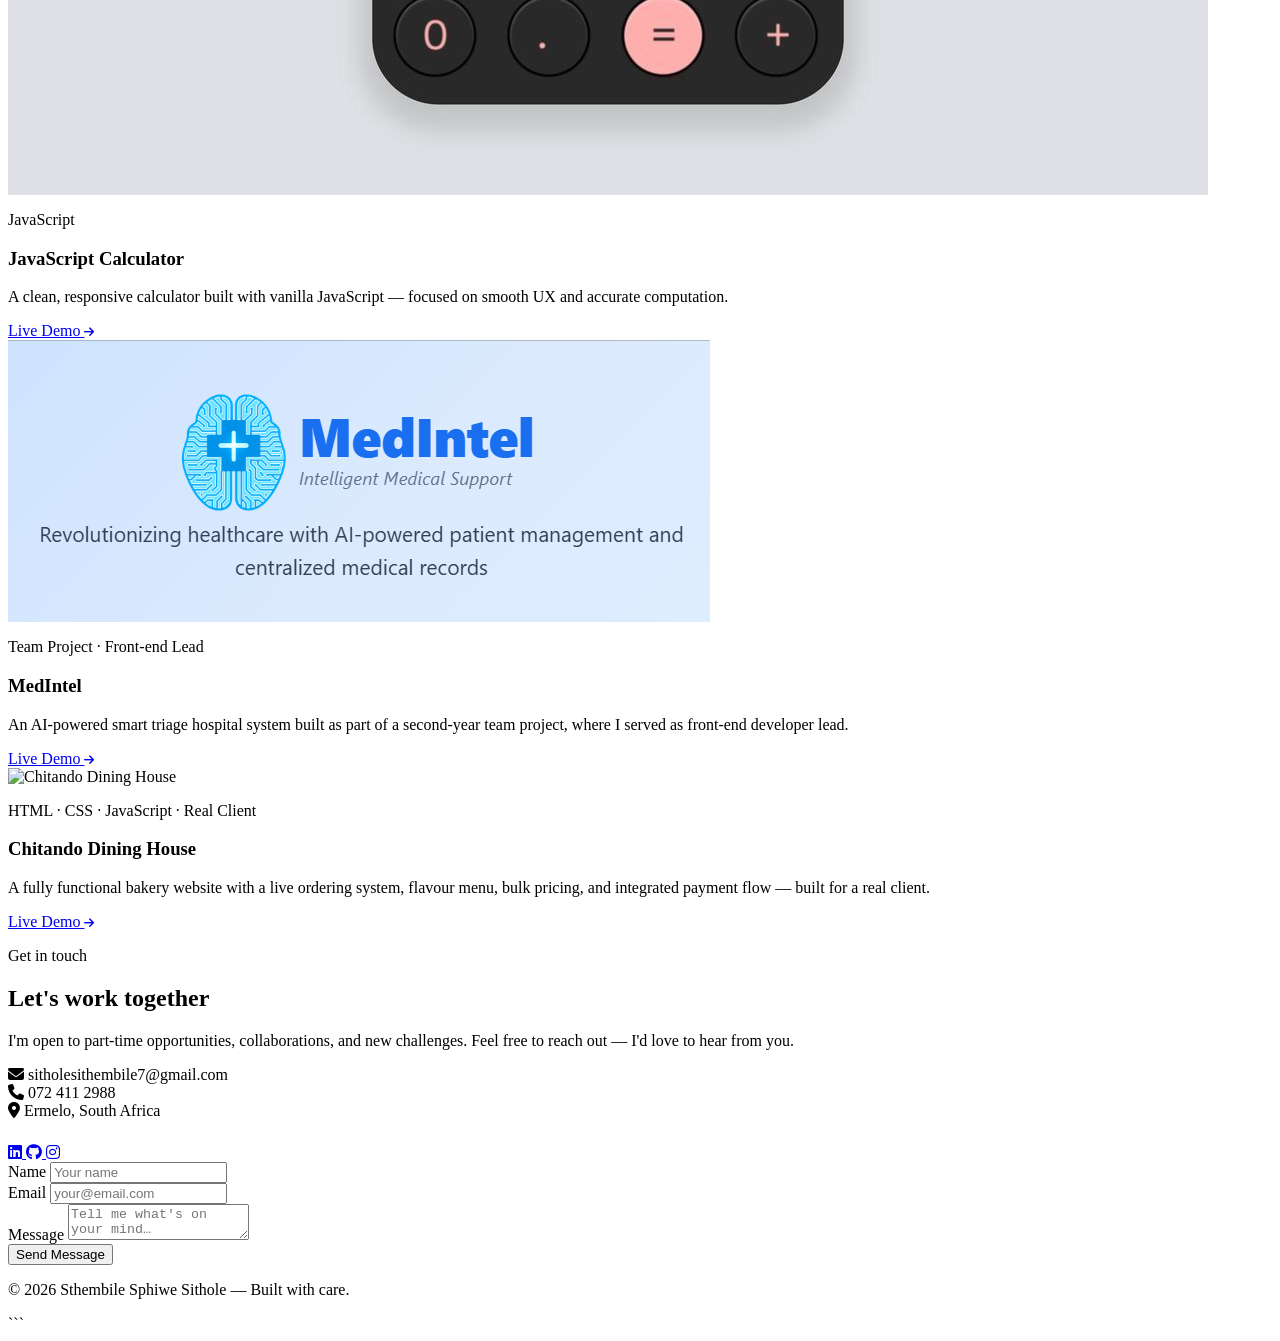
==== commit 8643959c: "Improve portfolio SEO" ====
--- a/index.html
+++ b/index.html
@@ -1,235 +1,508 @@
+```html
 <!DOCTYPE html>
+
 <html lang="en">
+
 <head>
+
   <meta charset="UTF-8" />
+
   <meta name="viewport" content="width=device-width, initial-scale=1.0" />
-  <title>Sthembile Sithole — Portfolio</title>
+
+  <title>Sthembile Sithole | Aspiring Full Stack Developer</title>
+
+  <meta name="description" content="Sthembile Sithole is a second-year Business Information Technology student and aspiring Full Stack Developer from South Africa, with experience in web development, mobile applications, databases and AI." />
+
+  <meta name="author" content="Sthembile Sphiwe Sithole" />
+
+  <meta name="robots" content="index, follow" />
+
+  <link rel="canonical" href="https://sthembilesithole.vercel.app/" />
+
+  <!-- Open Graph -->
+  <meta property="og:title" content="Sthembile Sithole | Aspiring Full Stack Developer" />
+  <meta property="og:description" content="Portfolio of Sthembile Sithole, a Business Information Technology student and aspiring Full Stack Developer." />
+  <meta property="og:url" content="https://sthembilesithole.vercel.app/" />
+  <meta property="og:type" content="website" />
+  <meta property="og:image" content="https://sthembilesithole.vercel.app/images/pic.jpeg" />
+
+  <!-- Twitter/X -->
+  <meta name="twitter:card" content="summary_large_image" />
+  <meta name="twitter:title" content="Sthembile Sithole | Aspiring Full Stack Developer" />
+  <meta name="twitter:description" content="Portfolio of Sthembile Sithole, a Business Information Technology student and aspiring Full Stack Developer." />
+  <meta name="twitter:image" content="https://sthembilesithole.vercel.app/images/pic.jpeg" />
+
   <link rel="preconnect" href="https://fonts.googleapis.com" />
+
   <link rel="preconnect" href="https://fonts.gstatic.com" crossorigin />
+
   <link href="https://fonts.googleapis.com/css2?family=Playfair+Display:ital,wght@0,500;0,700;1,500&family=Poppins:wght@300;400;500;600&display=swap" rel="stylesheet" />
+
   <link rel="stylesheet" href="https://cdnjs.cloudflare.com/ajax/libs/font-awesome/6.5.1/css/all.min.css" />
-  <link rel="stylesheet" href="style.css">
+
+  <link rel="stylesheet" href="styles.css">
+
   <script src="https://cdn.emailjs.com/dist/email.min.js"></script>
+
 </head>
+
 <body>
+
   <!-- Ambient orbs -->
+
   <div class="orb orb-1"></div>
+
   <div class="orb orb-2"></div>
+
   <div class="orb orb-3"></div>
 
   <!-- Nav -->
+
   <nav id="navbar">
+
     <span class="nav-logo">Sthembile</span>
+
     <a href="#hero" class="active">Home</a>
+
     <a href="#about">About</a>
+
     <a href="#skills">Skills</a>
+
     <a href="#projects">Projects</a>
+
     <a href="#contact">Contact</a>
+
   </nav>
 
-  <!-- ══ HERO ══ -->
+  <!-- HERO -->
+
   <section id="hero">
+
     <div class="hero-text">
+
       <p class="eyebrow">Hello, welcome to my portfolio</p>
+
       <h1 class="hero-name">Sthembile<br>Sphiwe Sithole</h1>
+
       <p class="hero-role">Aspiring Full Stack Developer</p>
+
       <p>
         Second-year Business Information Technology student at the University of
         Johannesburg — crafting layouts, writing code, and bringing ideas to life
         with purpose and visual impact.
       </p>
+
       <div class="btn-group">
+
         <a href="#contact" class="btn btn-primary">Let's talk</a>
+
         <a href="Sthembile_CV.pdf" target="_blank" class="btn btn-outline">Download CV</a>
-      </div>
+
+      </div>
+
       <div class="socials">
-        <a href="https://www.linkedin.com/in/sthembile-sithole-920153319" target="_blank" aria-label="LinkedIn"><i class="fab fa-linkedin"></i></a>
-        <a href="https://github.com/SthembilePunstu" target="_blank" aria-label="GitHub"><i class="fab fa-github"></i></a>
-        <a href="https://www.instagram.com/_sthesthembile?igsh=MXNvN3lzcjZyZWkxeg==" target="_blank" aria-label="Instagram"><i class="fab fa-instagram"></i></a>
-      </div>
-    </div>
+
+        <a href="https://www.linkedin.com/in/sthembile-sithole-920153319" target="_blank" aria-label="LinkedIn">
+          <i class="fab fa-linkedin"></i>
+        </a>
+
+        <a href="https://github.com/SthembilePunstu" target="_blank" aria-label="GitHub">
+          <i class="fab fa-github"></i>
+        </a>
+
+        <a href="https://www.instagram.com/_sthesthembile?igsh=MXNvN3lzcjZyZWkxeg==" target="_blank" aria-label="Instagram">
+          <i class="fab fa-instagram"></i>
+        </a>
+
+      </div>
+
+    </div>
+
     <div class="hero-image reveal">
+
       <img src="images/pic.jpeg" alt="Sthembile Sithole" />
-    </div>
+
+    </div>
+
   </section>
 
-  <!-- ══ ABOUT ══ -->
+  <!-- ABOUT -->
+
   <section id="about">
+
     <p class="eyebrow reveal">About me</p>
+
     <h2 class="reveal">A developer who loves<br><em>purposeful design</em></h2>
+
     <div class="divider reveal"></div>
+
     <div class="about-grid">
+
       <div class="reveal">
-        <p>I'm Sthembile, a 19-year-old BIT student at the University of Johannesburg, currently in my second year. I enjoy solving problems through design and building websites that are both functional and beautiful.</p>
-        <p>Beyond the screen, I'm a friendly, reliable, and hardworking individual with a genuine interest in customer service. I adapt quickly, work well under pressure, and love meeting new people.</p>
-        <p>I'm seeking opportunities where I can bring my communication skills, positive attitude, and dedication to excellent work — while continuing to grow as a developer.</p>
-      </div>
+
+        <p>
+          I'm Sthembile, a 19-year-old BIT student at the University of Johannesburg,
+          currently in my second year. I enjoy solving problems through design and
+          building websites that are both functional and beautiful.
+        </p>
+
+        <p>
+          Beyond the screen, I'm a friendly, reliable, and hardworking individual
+          with a genuine interest in customer service. I adapt quickly, work well
+          under pressure, and love meeting new people.
+        </p>
+
+        <p>
+          I'm seeking opportunities where I can bring my communication skills,
+          positive attitude, and dedication to excellent work — while continuing
+          to grow as a developer.
+        </p>
+
+      </div>
+
       <div class="about-details reveal">
+
         <div class="detail-item">
+
           <i class="fas fa-graduation-cap"></i>
+
           <div>
+
             <strong>Diploma in Business Information Technology</strong>
+
             <span>University of Johannesburg · 2nd Year</span>
+
           </div>
-        </div>
+
+        </div>
+
         <div class="detail-item">
+
           <i class="fas fa-school"></i>
+
           <div>
+
             <strong>Grade 12 / Matric 2024</strong>
+
             <span>Netherland Park Secondary School</span>
+
           </div>
-        </div>
+
+        </div>
+
         <div class="detail-item">
+
           <i class="fas fa-map-marker-alt"></i>
+
           <div>
+
             <strong>Ermelo, South Africa</strong>
+
             <span>Available for remote & in-person work</span>
+
           </div>
-        </div>
+
+        </div>
+
         <div class="detail-item">
+
           <i class="fas fa-language"></i>
+
           <div>
+
             <strong>English · isiZulu · Afrikaans</strong>
+
             <span>Multilingual communicator</span>
+
           </div>
-        </div>
-      </div>
-    </div>
+
+        </div>
+
+      </div>
+
+    </div>
+
   </section>
 
-  <!-- ══ SKILLS ══ -->
+  <!-- SKILLS -->
+
   <section id="skills">
+
     <p class="eyebrow reveal">My skills</p>
+
     <h2 class="reveal">What I work with</h2>
+
     <div class="divider reveal"></div>
 
     <div class="skills-group reveal">
+
       <h3>Programming & Tech</h3>
+
       <div class="skill-grid">
+
         <div class="skill-card"><i class="fab fa-html5"></i><span>HTML</span></div>
+
         <div class="skill-card"><i class="fab fa-css3-alt"></i><span>CSS</span></div>
+
         <div class="skill-card"><i class="fab fa-js"></i><span>JavaScript</span></div>
+
         <div class="skill-card"><i class="fab fa-python"></i><span>Python</span></div>
+
         <div class="skill-card"><i class="fas fa-code"></i><span>C#</span></div>
+
         <div class="skill-card"><i class="fab fa-node-js"></i><span>Node.js</span></div>
+
         <div class="skill-card"><i class="fas fa-database"></i><span>SQL</span></div>
-      </div>
+
+      </div>
+
     </div>
 
     <div class="skills-group reveal">
+
       <h3>Computer Applications</h3>
+
       <div class="tags-grid">
+
         <span class="tag">Excel</span>
+
         <span class="tag">Word</span>
+
         <span class="tag">PowerPoint</span>
+
         <span class="tag">Access</span>
+
         <span class="tag">Outlook</span>
-      </div>
+
+      </div>
+
     </div>
 
     <div class="skills-group reveal">
+
       <h3>Soft Skills</h3>
+
       <div class="tags-grid">
+
         <span class="tag">Communication</span>
+
         <span class="tag">Teamwork</span>
+
         <span class="tag">Problem Solving</span>
+
         <span class="tag">Time Management</span>
+
         <span class="tag">Adaptability</span>
+
         <span class="tag">Leadership</span>
-      </div>
+
+      </div>
+
     </div>
 
     <div class="reveal" style="margin-top: 16px;">
+
       <a href="images/certificate.pdf" target="_blank" class="btn btn-outline" style="font-size:0.82rem;">
+
         <i class="fas fa-certificate" style="margin-right:8px;"></i>Full Stack Developer Certificate
+
       </a>
 
-         <a href="images/EnterpriseDesignThinkingPractitioner_Badge.pdf" target="_blank" class="btn btn-outline" style="font-size:0.82rem;">
+      <a href="images/EnterpriseDesignThinkingPractitioner_Badge.pdf" target="_blank" class="btn btn-outline" style="font-size:0.82rem;">
+
         <i class="fas fa-certificate" style="margin-right:8px;"></i>IBM Design-Thinking Certificate
+
       </a>
-    </div>
+
+    </div>
+
   </section>
 
-  <!-- ══ PROJECTS ══ -->
+  <!-- PROJECTS -->
+
   <section id="projects">
+
     <p class="eyebrow reveal">My work</p>
+
     <h2 class="reveal">Projects I've built</h2>
+
     <div class="divider reveal"></div>
+
     <div class="projects-grid">
 
       <div class="project-card reveal">
+
         <img src="images/calculator.jpg" alt="Calculator Project" />
+
         <div class="project-body">
+
           <p class="project-tag">JavaScript</p>
+
           <h3>JavaScript Calculator</h3>
-          <p>A clean, responsive calculator built with vanilla JavaScript — focused on smooth UX and accurate computation.</p>
-          <a href="#" class="project-link">Live Demo <i class="fas fa-arrow-right" style="font-size:0.72rem;"></i></a>
-        </div>
+
+          <p>
+            A clean, responsive calculator built with vanilla JavaScript —
+            focused on smooth UX and accurate computation.
+          </p>
+
+          <a href="#" class="project-link">
+            Live Demo <i class="fas fa-arrow-right" style="font-size:0.72rem;"></i>
+          </a>
+
+        </div>
+
       </div>
 
       <div class="project-card reveal">
+
         <img src="images/MedIntel.png" alt="MedIntel Project" />
+
         <div class="project-body">
+
           <p class="project-tag">Team Project · Front-end Lead</p>
+
           <h3>MedIntel</h3>
-          <p>An AI-powered smart triage hospital system built as part of a second-year team project, where I served as front-end developer lead.</p>
-          <a href="https://yanamakan.github.io/MedIntel_Info/" target="_blank" class="project-link">Live Demo <i class="fas fa-arrow-right" style="font-size:0.72rem;"></i></a>
-        </div>
-      </div>
-
-    <div class="project-card reveal">
+
+          <p>
+            An AI-powered smart triage hospital system built as part of a
+            second-year team project, where I served as front-end developer lead.
+          </p>
+
+          <a href="https://yanamakan.github.io/MedIntel_Info/" target="_blank" class="project-link">
+            Live Demo <i class="fas fa-arrow-right" style="font-size:0.72rem;"></i>
+          </a>
+
+        </div>
+
+      </div>
+
+      <div class="project-card reveal">
+
         <img src="https://i.pinimg.com/736x/b2/31/82/b23182905e4b93eaec35fe297a4eb346.jpg" alt="Chitando Dining House" />
+
         <div class="project-body">
-          <p class="project-tag">HTML &middot; CSS &middot; JavaScript &middot; Real Client</p>
+
+          <p class="project-tag">HTML · CSS · JavaScript · Real Client</p>
+
           <h3>Chitando Dining House</h3>
-          <p>A fully functional bakery website with a live ordering system, flavour menu, bulk pricing, and integrated payment flow &mdash; built for a real client.</p>
-          <a href="https://chitando-dining-house.vercel.app/" target="_blank" class="project-link">Live Demo <i class="fas fa-arrow-right" style="font-size:0.72rem;"></i></a>
-        </div>
-      </div>
-    </div>
+
+          <p>
+            A fully functional bakery website with a live ordering system,
+            flavour menu, bulk pricing, and integrated payment flow — built
+            for a real client.
+          </p>
+
+          <a href="https://chitando-dining-house.vercel.app/" target="_blank" class="project-link">
+            Live Demo <i class="fas fa-arrow-right" style="font-size:0.72rem;"></i>
+          </a>
+
+        </div>
+
+      </div>
+
+    </div>
+
   </section>
 
-  <!-- ══ CONTACT ══ -->
+  <!-- CONTACT -->
+
   <section id="contact">
+
     <p class="eyebrow reveal">Get in touch</p>
+
     <h2 class="reveal">Let's work together</h2>
+
     <div class="divider reveal"></div>
+
     <div class="contact-grid">
+
       <div class="contact-info reveal">
-        <p>I'm open to part-time opportunities, collaborations, and new challenges. Feel free to reach out — I'd love to hear from you.</p>
-        <div class="contact-detail"><i class="fas fa-envelope"></i><span>sitholesithembile7@gmail.com</span></div>
-        <div class="contact-detail"><i class="fas fa-phone"></i><span>072 411 2988</span></div>
-        <div class="contact-detail"><i class="fas fa-map-marker-alt"></i><span>Ermelo, South Africa</span></div>
+
+        <p>
+          I'm open to part-time opportunities, collaborations, and new challenges.
+          Feel free to reach out — I'd love to hear from you.
+        </p>
+
+        <div class="contact-detail">
+          <i class="fas fa-envelope"></i>
+          <span>sitholesithembile7@gmail.com</span>
+        </div>
+
+        <div class="contact-detail">
+          <i class="fas fa-phone"></i>
+          <span>072 411 2988</span>
+        </div>
+
+        <div class="contact-detail">
+          <i class="fas fa-map-marker-alt"></i>
+          <span>Ermelo, South Africa</span>
+        </div>
+
         <div class="socials" style="margin-top:24px;">
-          <a href="https://www.linkedin.com/in/sthembile-sithole-920153319" target="_blank" aria-label="LinkedIn"><i class="fab fa-linkedin"></i></a>
-          <a href="https://github.com/SthembilePunstu" target="_blank" aria-label="GitHub"><i class="fab fa-github"></i></a>
-          <a href="https://www.instagram.com/_sthesthembile?igsh=MXNvN3lzcjZyZWkxeg==" target="_blank" aria-label="Instagram"><i class="fab fa-instagram"></i></a>
-        </div>
-      </div>
+
+          <a href="https://www.linkedin.com/in/sthembile-sithole-920153319" target="_blank" aria-label="LinkedIn">
+            <i class="fab fa-linkedin"></i>
+          </a>
+
+          <a href="https://github.com/SthembilePunstu" target="_blank" aria-label="GitHub">
+            <i class="fab fa-github"></i>
+          </a>
+
+          <a href="https://www.instagram.com/_sthesthembile?igsh=MXNvN3lzcjZyZWkxeg==" target="_blank" aria-label="Instagram">
+            <i class="fab fa-instagram"></i>
+          </a>
+
+        </div>
+
+      </div>
+
       <form id="contactForm" class="contact-form reveal">
+
         <div class="form-group">
+
           <label for="name">Name</label>
+
           <input type="text" id="name" name="name" placeholder="Your name" required />
-        </div>
+
+        </div>
+
         <div class="form-group">
+
           <label for="email">Email</label>
+
           <input type="email" id="email" name="email" placeholder="your@email.com" required />
-        </div>
+
+        </div>
+
         <div class="form-group">
+
           <label for="message">Message</label>
+
           <textarea id="message" name="message" placeholder="Tell me what's on your mind…" required></textarea>
-        </div>
+
+        </div>
+
         <button type="submit" id="send-btn">Send Message</button>
+
         <p id="form-status"></p>
+
       </form>
-    </div>
+
+    </div>
+
   </section>
 
-  <!-- ══ FOOTER ══ -->
+  <!-- FOOTER -->
+
   <footer>
+
     <p>&copy; 2026 Sthembile Sphiwe Sithole — Built with care.</p>
+
   </footer>
 
   <script src="script.js"></script>
+
 </body>
-</html>+
+</html>
+```
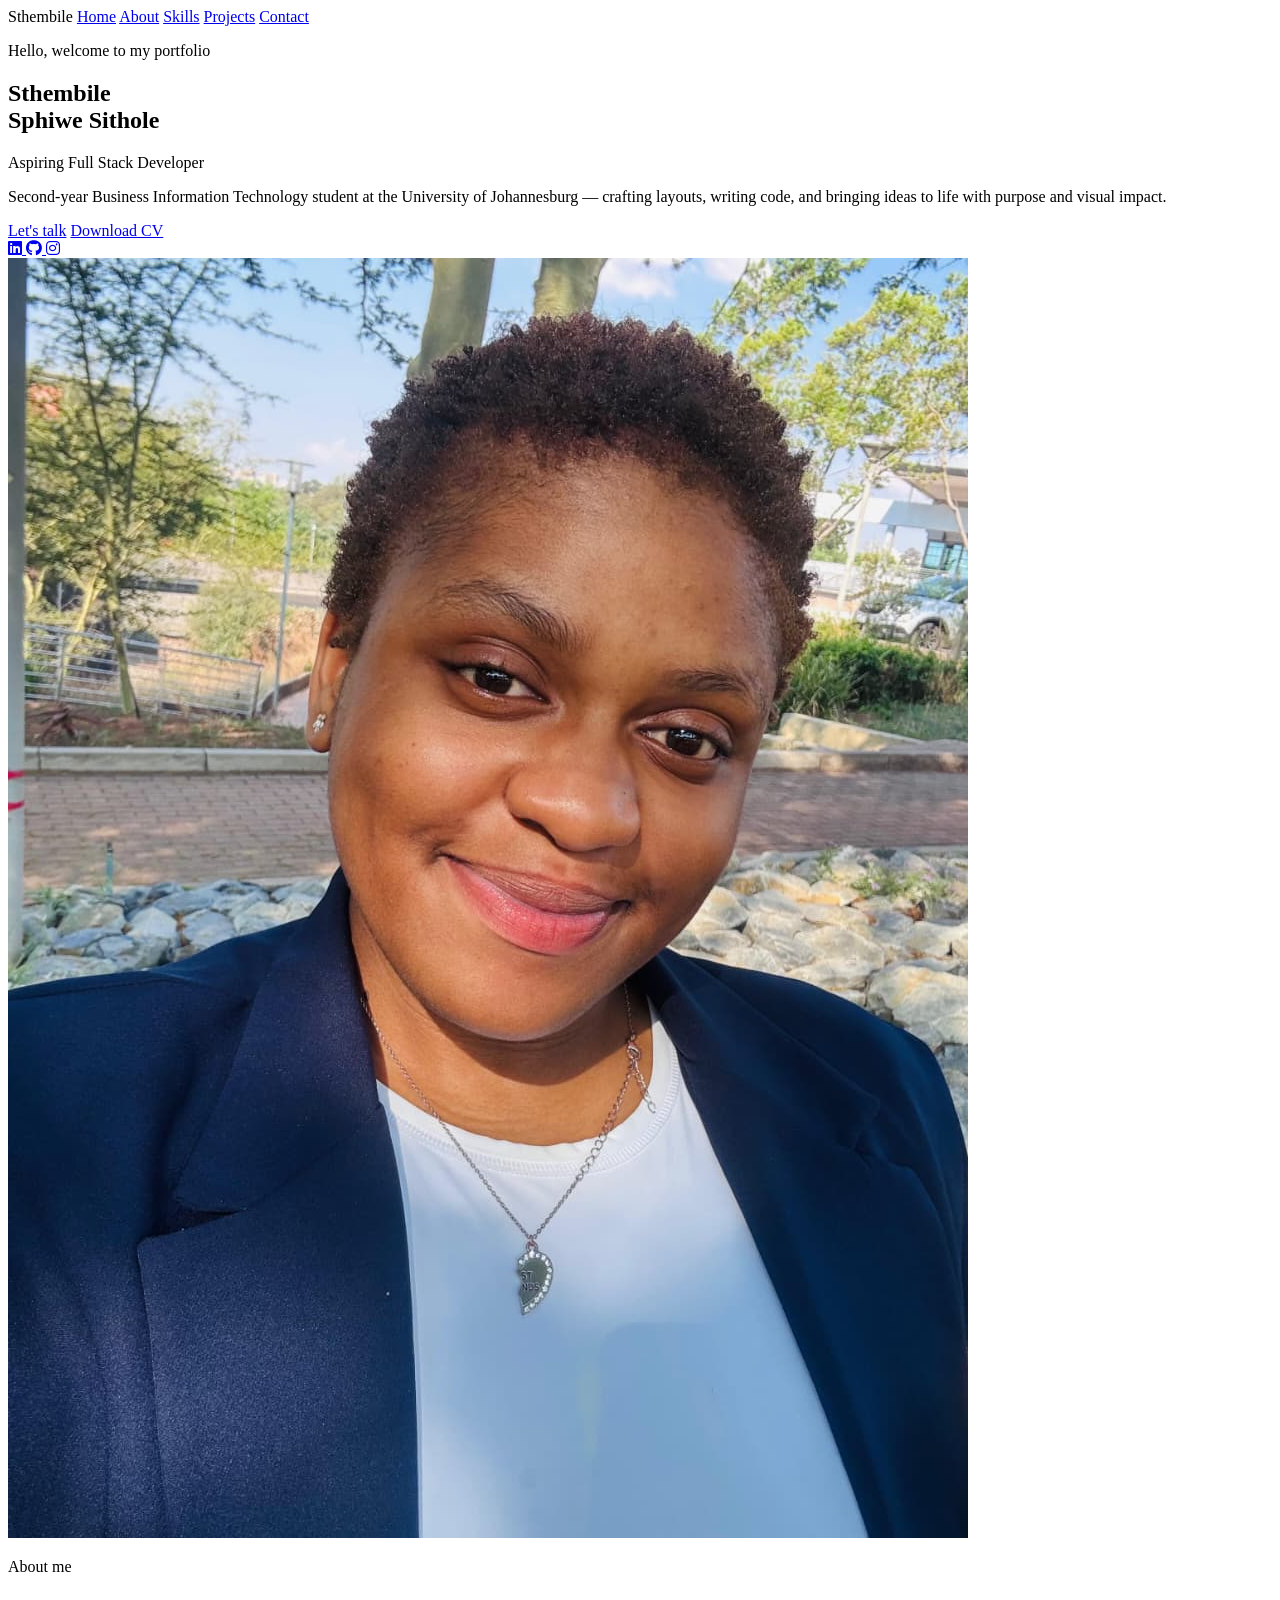
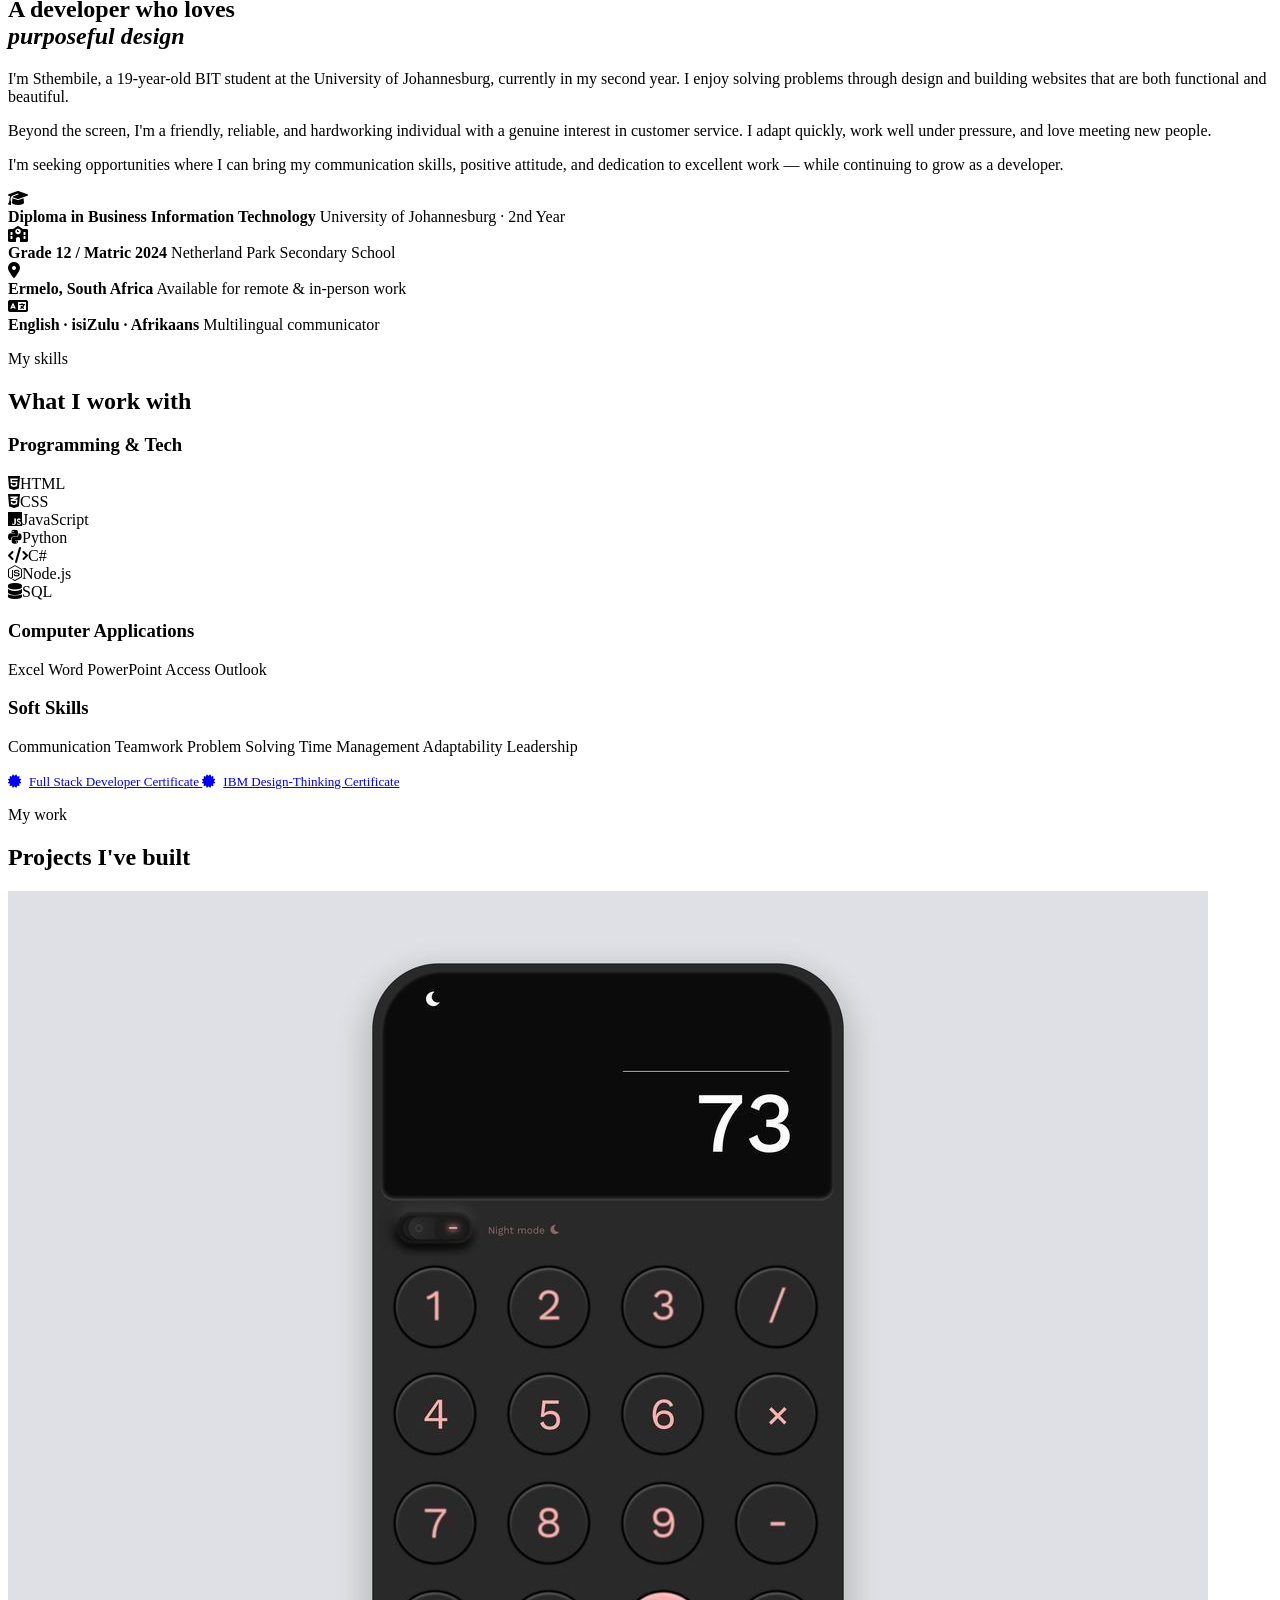
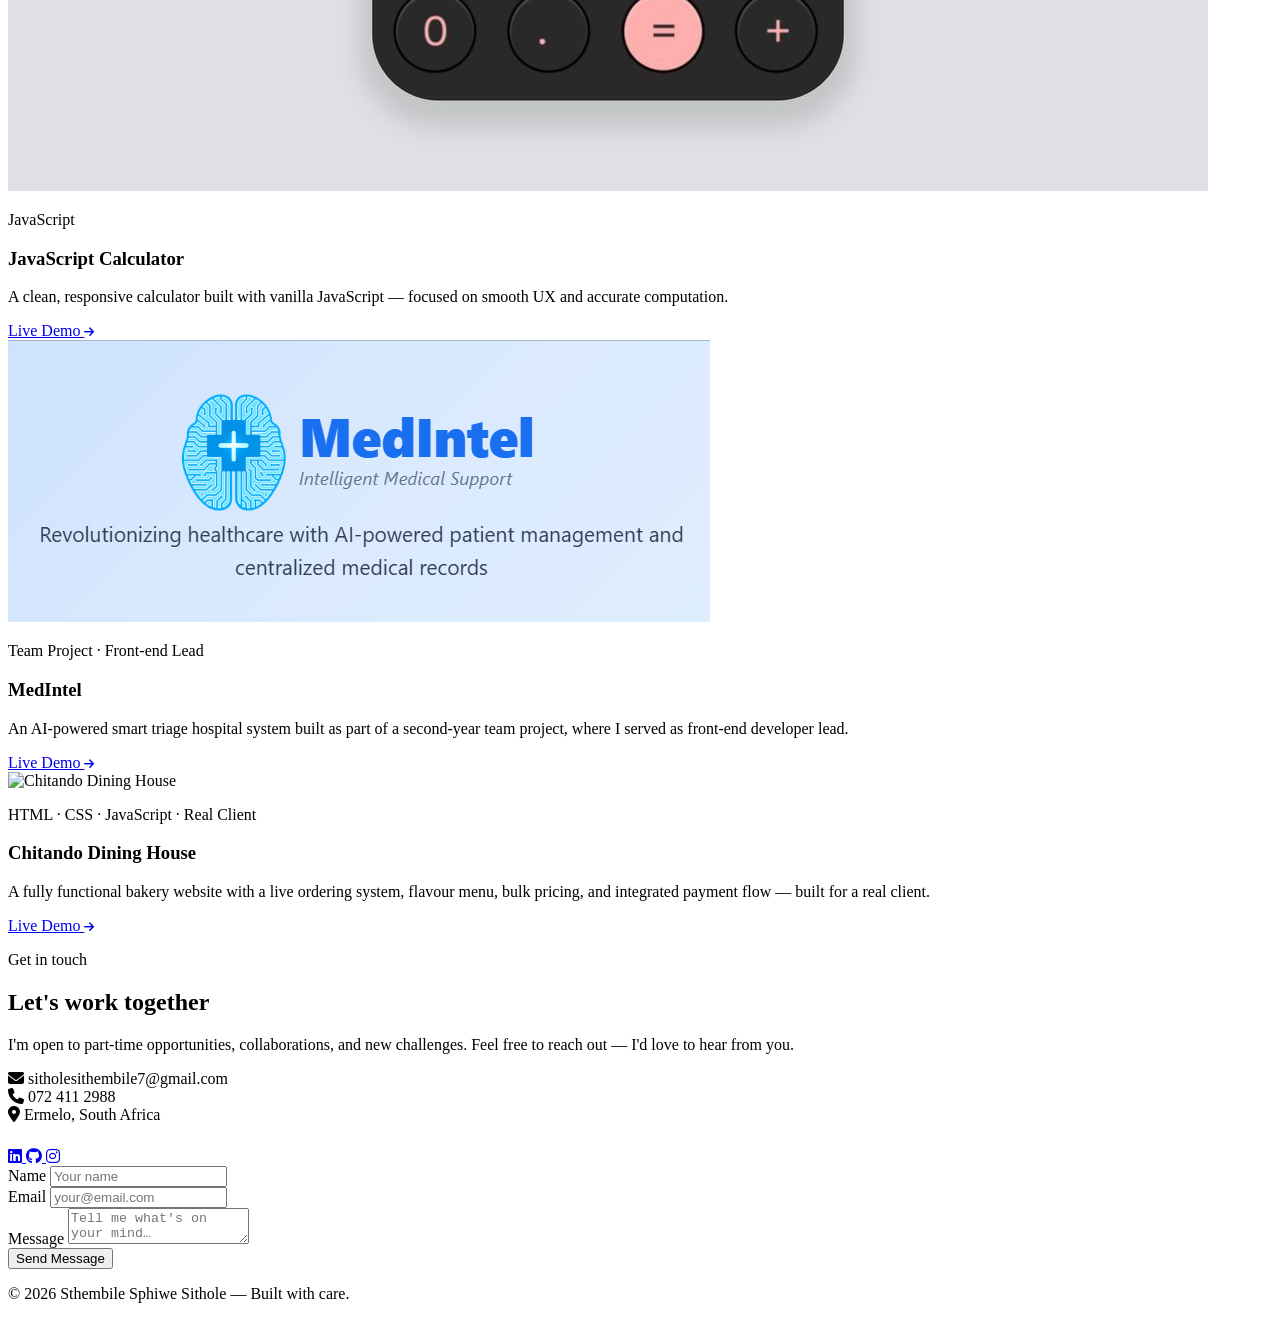
==== commit 308ace11: "Fixed" ====
--- a/index.html
+++ b/index.html
@@ -1,4 +1,4 @@
-```html
+
 <!DOCTYPE html>
 
 <html lang="en">
@@ -505,4 +505,4 @@
 </body>
 
 </html>
-```
+
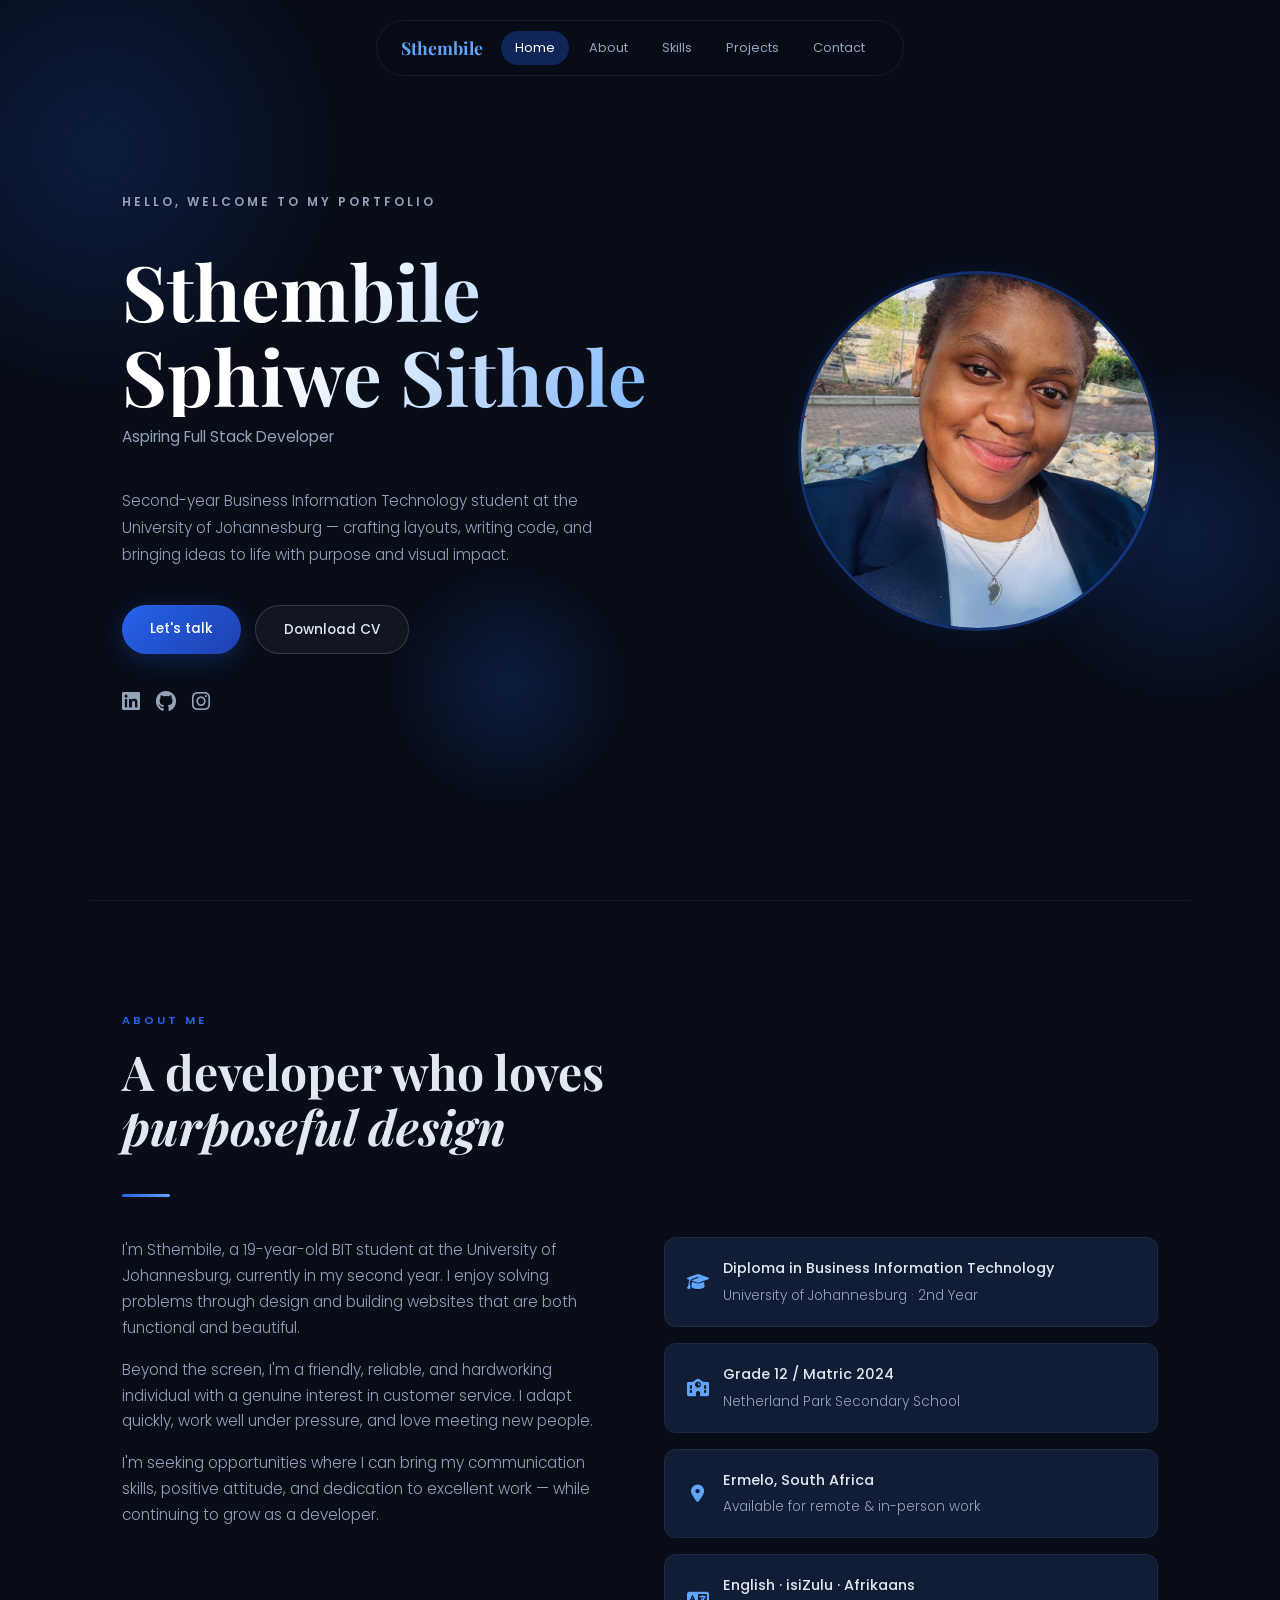
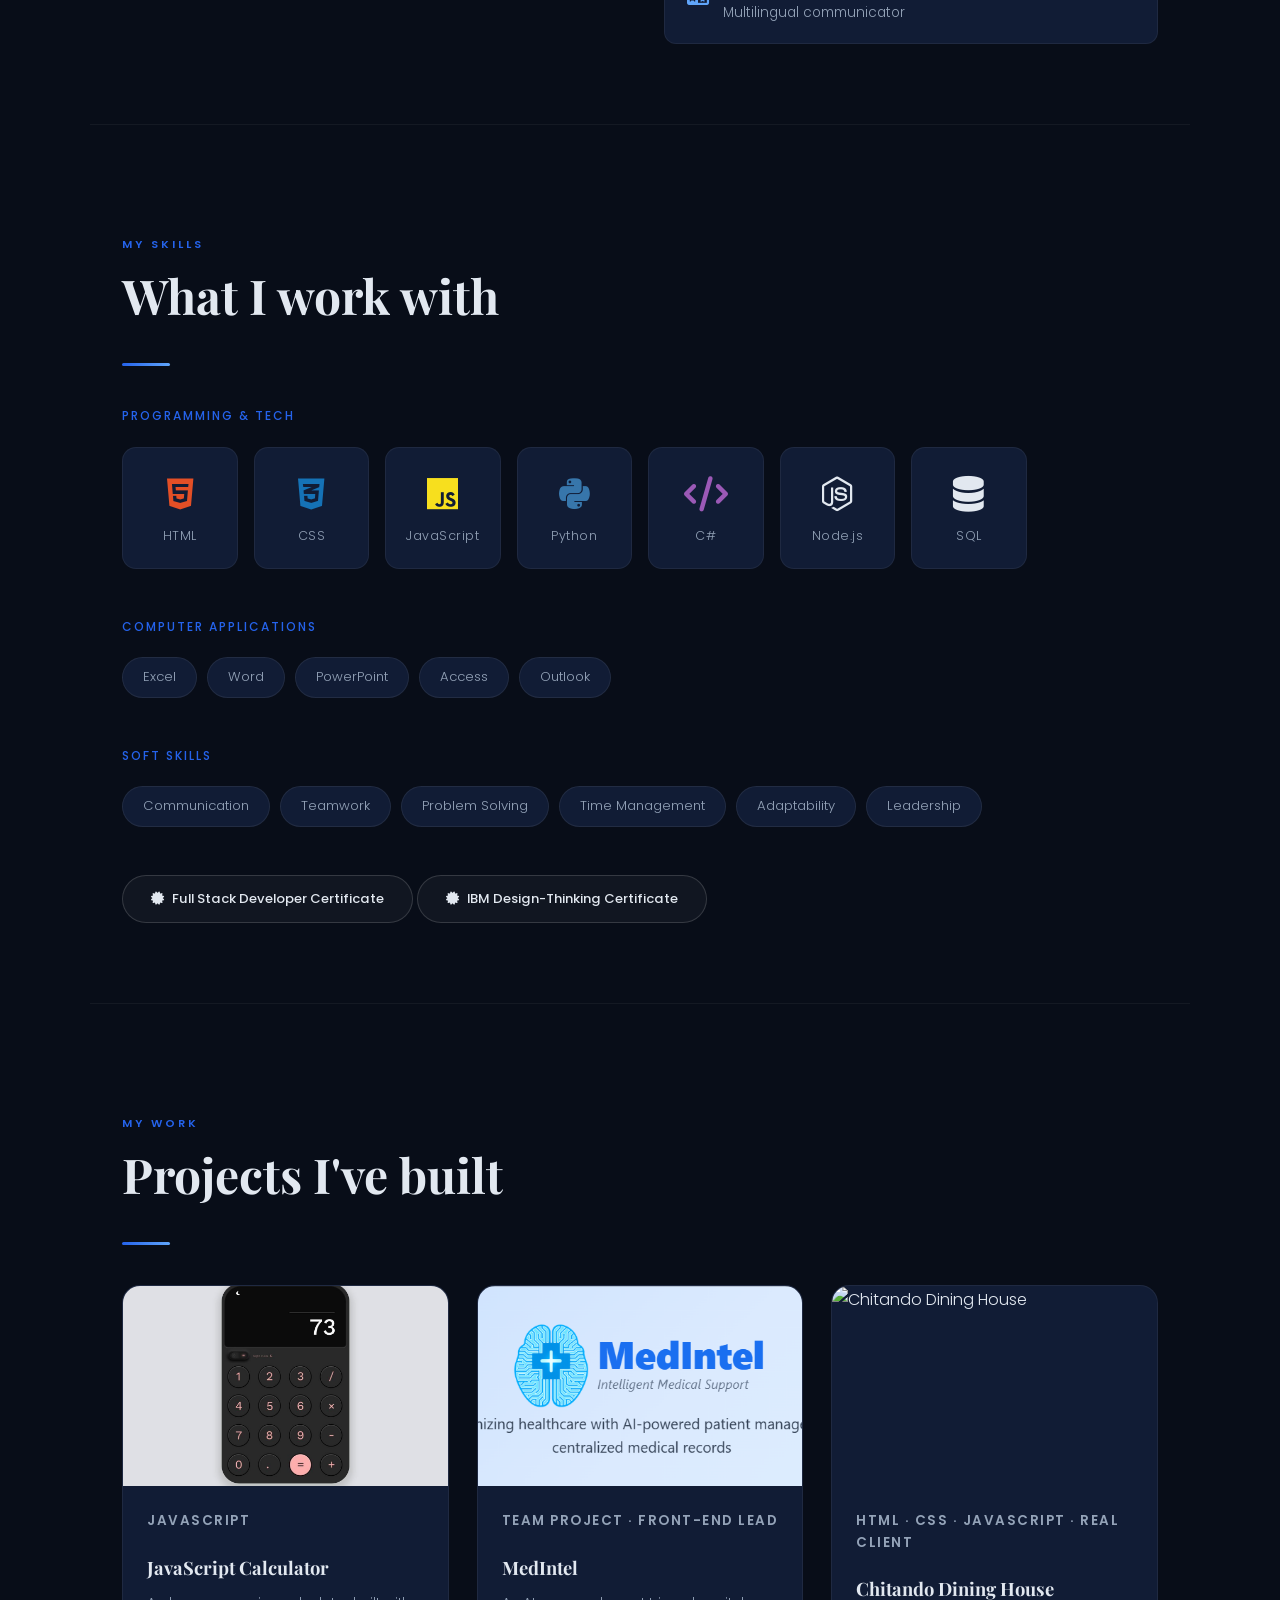
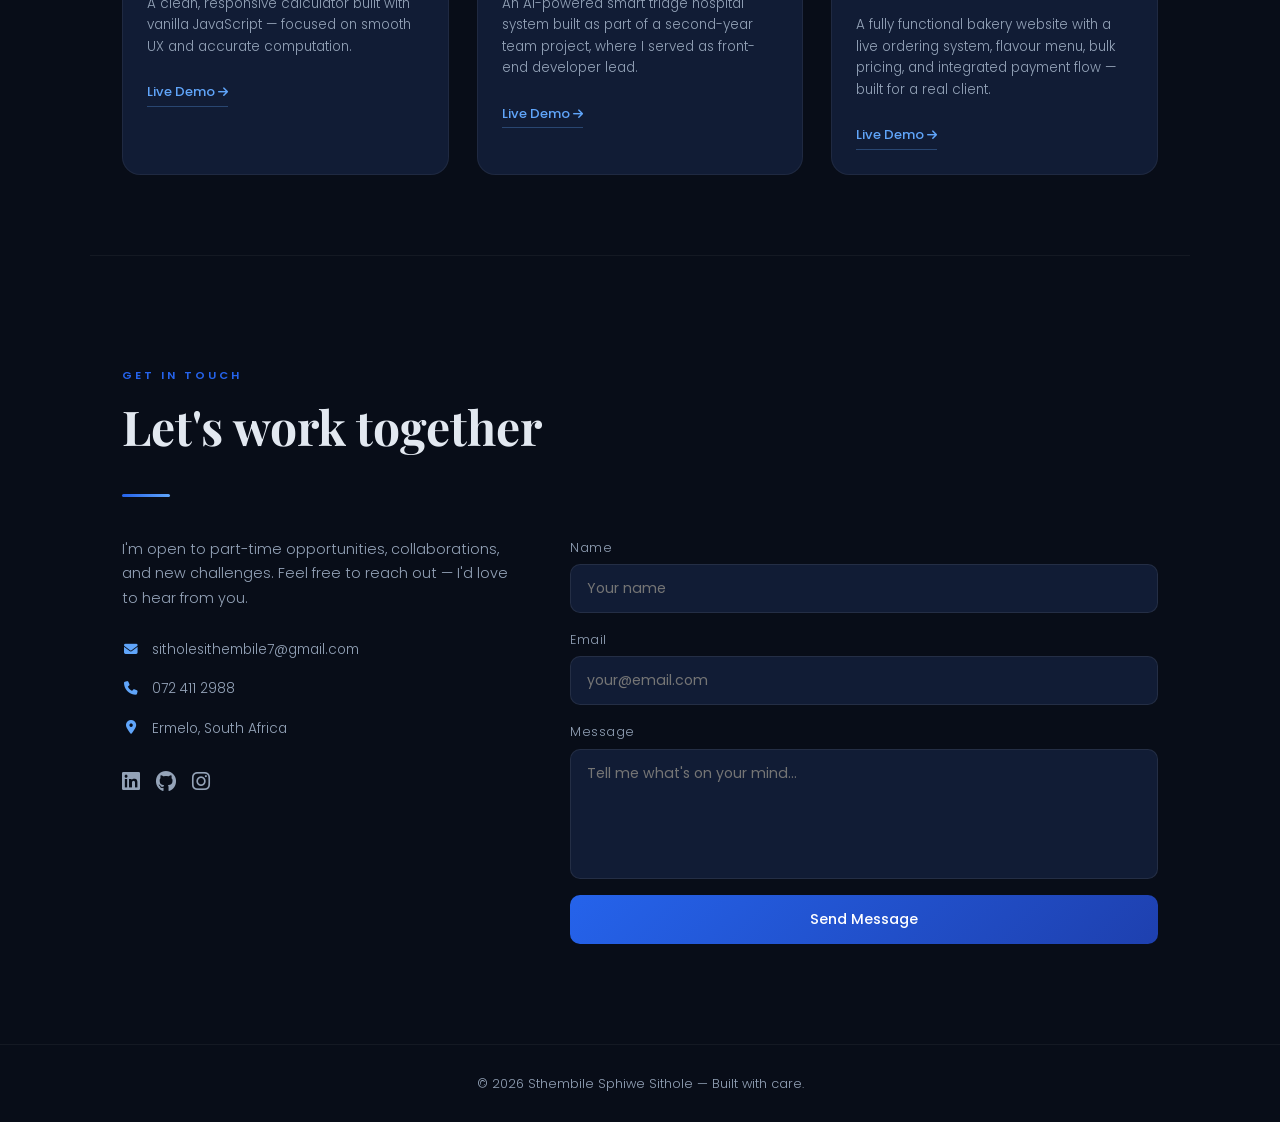
==== commit b71e28ef: "Fixed" ====
--- a/index.html
+++ b/index.html
@@ -40,7 +40,7 @@
 
   <link rel="stylesheet" href="https://cdnjs.cloudflare.com/ajax/libs/font-awesome/6.5.1/css/all.min.css" />
 
-  <link rel="stylesheet" href="styles.css">
+  <link rel="stylesheet" href="style.css">
 
   <script src="https://cdn.emailjs.com/dist/email.min.js"></script>
 
--- a/style.css
+++ b/style.css
@@ -0,0 +1,832 @@
+/* ─── Reset & Base ─── */
+*,
+*::before,
+*::after {
+  margin: 0;
+  padding: 0;
+  box-sizing: border-box;
+}
+
+:root {
+  --bg: #080d18;
+  --surface: #0d1526;
+  --card: #111c35;
+  --blue: #2563eb;
+  --blue-lt: #60a5fa;
+  --blue-glow: rgba(37, 99, 235, 0.25);
+  --text: #e2e8f0;
+  --muted: #94a3b8;
+  --serif: "Playfair Display", serif;
+  --sans: "Poppins", sans-serif;
+}
+
+html {
+  scroll-behavior: smooth;
+}
+
+body {
+  background: var(--bg);
+  color: var(--text);
+  font-family: var(--sans);
+  font-weight: 300;
+  overflow-x: hidden;
+  line-height: 1.7;
+}
+
+/* ─── Ambient orbs ─── */
+.orb {
+  position: fixed;
+  border-radius: 50%;
+  background: radial-gradient(
+    circle,
+    rgba(37, 99, 235, 0.18) 0%,
+    transparent 70%
+  );
+  pointer-events: none;
+  z-index: 0;
+  animation: drift linear infinite alternate;
+}
+.orb-1 {
+  width: 500px;
+  height: 500px;
+  top: -100px;
+  left: -150px;
+  animation-duration: 18s;
+}
+.orb-2 {
+  width: 350px;
+  height: 350px;
+  top: 40vh;
+  right: -80px;
+  animation-duration: 22s;
+  animation-delay: -6s;
+}
+.orb-3 {
+  width: 250px;
+  height: 250px;
+  bottom: 10vh;
+  left: 30%;
+  animation-duration: 15s;
+  animation-delay: -9s;
+}
+@keyframes drift {
+  0% {
+    transform: translate(0, 0);
+  }
+  100% {
+    transform: translate(40px, 60px);
+  }
+}
+
+/* ─── Nav ─── */
+nav {
+  position: fixed;
+  top: 20px;
+  left: 50%;
+  transform: translateX(-50%);
+  z-index: 1000;
+  display: flex;
+  align-items: center;
+  gap: 6px;
+  background: rgba(8, 13, 24, 0.75);
+  backdrop-filter: blur(18px);
+  border: 1px solid rgba(255, 255, 255, 0.07);
+  border-radius: 50px;
+  padding: 10px 24px;
+  transition: box-shadow 0.3s;
+}
+nav.scrolled {
+  box-shadow: 0 8px 32px rgba(0, 0, 0, 0.5);
+}
+.nav-logo {
+  font-family: var(--serif);
+  font-size: 1.1rem;
+  font-weight: 700;
+  color: var(--blue-lt);
+  margin-right: 12px;
+  white-space: nowrap;
+}
+nav a {
+  text-decoration: none;
+  color: var(--muted);
+  font-size: 0.8rem;
+  font-weight: 400;
+  padding: 6px 14px;
+  border-radius: 50px;
+  transition:
+    color 0.2s,
+    background 0.2s;
+}
+nav a:hover,
+nav a.active {
+  color: #fff;
+  background: rgba(37, 99, 235, 0.3);
+}
+
+/* ─── Sections ─── */
+section {
+  position: relative;
+  z-index: 1;
+  max-width: 1000px;
+  margin: 0 auto;
+  padding: 110px 32px 80px;
+}
+.eyebrow {
+  font-size: 0.7rem;
+  font-weight: 600;
+  letter-spacing: 3px;
+  text-transform: uppercase;
+  color: var(--blue);
+  margin-bottom: 14px;
+}
+section h2 {
+  font-family: var(--serif);
+  font-size: clamp(2rem, 4vw, 3rem);
+  font-weight: 700;
+  line-height: 1.15;
+  margin-bottom: 40px;
+}
+.divider {
+  width: 48px;
+  height: 3px;
+  background: linear-gradient(90deg, var(--blue), var(--blue-lt));
+  border-radius: 2px;
+  margin: 16px 0 40px;
+}
+
+/* ─── Hero ─── */
+#hero {
+  min-height: 100vh;
+  display: flex;
+  align-items: center;
+  justify-content: space-between;
+  gap: 48px;
+  padding-top: 90px;
+}
+.hero-text {
+  flex: 1;
+}
+.hero-text .eyebrow {
+  font-size: 0.75rem;
+}
+.hero-name {
+  font-family: var(--serif);
+  font-size: clamp(2.6rem, 6vw, 4.2rem);
+  font-weight: 700;
+  line-height: 1.1;
+  margin: 10px 0 6px;
+  background: linear-gradient(120deg, #fff 30%, var(--blue-lt) 100%);
+  -webkit-background-clip: text;
+  -webkit-text-fill-color: transparent;
+  background-clip: text;
+}
+.hero-role {
+  font-size: 1.05rem;
+  font-weight: 400;
+  color: var(--blue-lt);
+  margin-bottom: 22px;
+}
+.hero-text p {
+  color: var(--muted);
+  font-size: 0.95rem;
+  max-width: 480px;
+  line-height: 1.8;
+  margin-bottom: 36px;
+}
+.btn-group {
+  display: flex;
+  gap: 14px;
+  flex-wrap: wrap;
+}
+.btn {
+  display: inline-block;
+  padding: 12px 28px;
+  border-radius: 50px;
+  font-size: 0.85rem;
+  font-weight: 500;
+  text-decoration: none;
+  transition:
+    transform 0.2s,
+    box-shadow 0.2s;
+}
+.btn-primary {
+  background: linear-gradient(135deg, var(--blue), #1e40af);
+  color: #fff;
+  box-shadow: 0 6px 24px var(--blue-glow);
+}
+.btn-primary:hover {
+  transform: translateY(-3px);
+  box-shadow: 0 12px 32px rgba(37, 99, 235, 0.4);
+}
+.btn-outline {
+  border: 1px solid rgba(255, 255, 255, 0.15);
+  color: var(--text);
+  background: rgba(255, 255, 255, 0.04);
+}
+.btn-outline:hover {
+  border-color: var(--blue-lt);
+  color: var(--blue-lt);
+  transform: translateY(-3px);
+}
+
+.socials {
+  display: flex;
+  gap: 16px;
+  margin-top: 30px;
+}
+.socials a {
+  color: var(--muted);
+  font-size: 1.3rem;
+  transition:
+    color 0.2s,
+    transform 0.2s;
+}
+.socials a:hover {
+  color: var(--blue-lt);
+  transform: translateY(-3px);
+}
+
+/* Hero image */
+.hero-image {
+  position: relative;
+  flex-shrink: 0;
+}
+.hero-image img {
+  width: 300px;
+  height: 300px;
+  border-radius: 50%;
+  object-fit: cover;
+  position: relative;
+  z-index: 2;
+  border: 3px solid rgba(37, 99, 235, 0.4);
+}
+.hero-image::before {
+  content: "";
+  position: absolute;
+  inset: -20px;
+  border-radius: 50%;
+  background: radial-gradient(
+    circle,
+    rgba(37, 99, 235, 0.35) 0%,
+    transparent 70%
+  );
+  z-index: 1;
+  animation: pulse 4s ease-in-out infinite;
+}
+@keyframes pulse {
+  0%,
+  100% {
+    transform: scale(1);
+    opacity: 1;
+  }
+  50% {
+    transform: scale(1.06);
+    opacity: 0.7;
+  }
+}
+
+/* ─── About ─── */
+#about {
+  border-top: 1px solid rgba(255, 255, 255, 0.05);
+}
+.about-grid {
+  display: grid;
+  grid-template-columns: 1fr 1fr;
+  gap: 48px;
+  align-items: start;
+}
+.about-grid p {
+  color: var(--muted);
+  font-size: 0.95rem;
+  margin-bottom: 16px;
+}
+.about-details {
+  display: flex;
+  flex-direction: column;
+  gap: 16px;
+}
+.detail-item {
+  background: var(--card);
+  border: 1px solid rgba(255, 255, 255, 0.06);
+  border-radius: 12px;
+  padding: 18px 22px;
+  display: flex;
+  align-items: center;
+  gap: 16px;
+}
+.detail-item i {
+  color: var(--blue-lt);
+  font-size: 1.1rem;
+  width: 20px;
+  text-align: center;
+}
+.detail-item span {
+  font-size: 0.85rem;
+  color: var(--muted);
+}
+.detail-item strong {
+  display: block;
+  font-size: 0.9rem;
+  color: var(--text);
+  font-weight: 500;
+}
+
+/* ─── Skills ─── */
+#skills {
+  border-top: 1px solid rgba(255, 255, 255, 0.05);
+}
+.skills-group {
+  margin-bottom: 48px;
+}
+.skills-group h3 {
+  font-size: 0.75rem;
+  letter-spacing: 2px;
+  text-transform: uppercase;
+  color: var(--blue);
+  margin-bottom: 20px;
+  font-weight: 500;
+}
+.skill-grid {
+  display: grid;
+  grid-template-columns: repeat(auto-fill, minmax(110px, 1fr));
+  gap: 16px;
+}
+.skill-card {
+  background: var(--card);
+  border: 1px solid rgba(255, 255, 255, 0.06);
+  border-radius: 14px;
+  padding: 28px 12px 20px;
+  text-align: center;
+  transition:
+    transform 0.22s,
+    box-shadow 0.22s,
+    border-color 0.22s;
+  cursor: default;
+}
+.skill-card:hover {
+  transform: translateY(-6px);
+  box-shadow: 0 12px 28px rgba(37, 99, 235, 0.2);
+  border-color: rgba(37, 99, 235, 0.4);
+}
+.skill-card i {
+  font-size: 2.2rem;
+  margin-bottom: 10px;
+  display: block;
+}
+.skill-card span {
+  font-size: 0.78rem;
+  color: var(--muted);
+  letter-spacing: 0.5px;
+}
+.fa-html5 {
+  color: #e34f26;
+}
+.fa-css3-alt {
+  color: #1572b6;
+}
+.fa-js {
+  color: #f7df1e;
+}
+.fa-python {
+  color: #3776ab;
+}
+.fa-code {
+  color: #9b59b6;
+}
+
+.tags-grid {
+  display: flex;
+  flex-wrap: wrap;
+  gap: 10px;
+}
+.tag {
+  padding: 8px 20px;
+  border-radius: 50px;
+  background: var(--card);
+  border: 1px solid rgba(255, 255, 255, 0.07);
+  font-size: 0.82rem;
+  color: var(--muted);
+  transition:
+    border-color 0.2s,
+    color 0.2s;
+}
+.tag:hover {
+  border-color: var(--blue-lt);
+  color: var(--text);
+}
+
+/* ─── Projects ─── */
+#projects {
+  border-top: 1px solid rgba(255, 255, 255, 0.05);
+}
+.projects-grid {
+  display: grid;
+  grid-template-columns: repeat(auto-fill, minmax(300px, 1fr));
+  gap: 28px;
+}
+.project-card {
+  background: var(--card);
+  border: 1px solid rgba(255, 255, 255, 0.06);
+  border-radius: 18px;
+  overflow: hidden;
+  transition:
+    transform 0.25s,
+    box-shadow 0.25s;
+}
+.project-card:hover {
+  transform: translateY(-8px);
+  box-shadow: 0 20px 50px rgba(0, 0, 0, 0.5);
+}
+.project-card img {
+  width: 100%;
+  height: 200px;
+  object-fit: cover;
+  display: block;
+}
+.project-body {
+  padding: 24px;
+}
+.project-tag {
+  font-size: 0.68rem;
+  font-weight: 600;
+  letter-spacing: 1.5px;
+  text-transform: uppercase;
+  color: var(--blue-lt);
+  margin-bottom: 10px;
+}
+.project-body h3 {
+  font-family: var(--serif);
+  font-size: 1.15rem;
+  margin-bottom: 10px;
+}
+.project-body p {
+  font-size: 0.84rem;
+  color: var(--muted);
+  line-height: 1.6;
+  margin-bottom: 20px;
+}
+.project-link {
+  display: inline-block;
+  font-size: 0.82rem;
+  font-weight: 500;
+  color: var(--blue-lt);
+  text-decoration: none;
+  border-bottom: 1px solid rgba(96, 165, 250, 0.3);
+  padding-bottom: 2px;
+  transition:
+    border-color 0.2s,
+    color 0.2s;
+}
+.project-link:hover {
+  color: #fff;
+  border-color: #fff;
+}
+
+/* ─── Contact ─── */
+#contact {
+  border-top: 1px solid rgba(255, 255, 255, 0.05);
+}
+.contact-grid {
+  display: grid;
+  grid-template-columns: 1fr 1.5fr;
+  gap: 56px;
+  align-items: start;
+}
+.contact-info p {
+  color: var(--muted);
+  font-size: 0.9rem;
+  margin-bottom: 28px;
+}
+.contact-detail {
+  display: flex;
+  align-items: center;
+  gap: 12px;
+  margin-bottom: 16px;
+  color: var(--muted);
+  font-size: 0.85rem;
+}
+.contact-detail i {
+  color: var(--blue-lt);
+  width: 18px;
+  text-align: center;
+}
+
+/* Form */
+.contact-form {
+  display: flex;
+  flex-direction: column;
+  gap: 16px;
+}
+.form-group {
+  display: flex;
+  flex-direction: column;
+  gap: 6px;
+}
+.form-group label {
+  font-size: 0.78rem;
+  color: var(--muted);
+  letter-spacing: 0.5px;
+}
+.form-group input,
+.form-group textarea {
+  background: var(--card);
+  border: 1px solid rgba(255, 255, 255, 0.08);
+  border-radius: 10px;
+  padding: 13px 16px;
+  color: var(--text);
+  font-family: var(--sans);
+  font-size: 0.88rem;
+  outline: none;
+  transition: border-color 0.2s;
+  resize: none;
+}
+.form-group input:focus,
+.form-group textarea:focus {
+  border-color: var(--blue);
+}
+.form-group textarea {
+  min-height: 130px;
+}
+#send-btn {
+  padding: 14px;
+  border: none;
+  border-radius: 10px;
+  background: linear-gradient(135deg, var(--blue), #1e40af);
+  color: #fff;
+  font-family: var(--sans);
+  font-size: 0.9rem;
+  font-weight: 500;
+  cursor: pointer;
+  transition:
+    opacity 0.2s,
+    transform 0.2s;
+}
+#send-btn:hover {
+  opacity: 0.88;
+  transform: translateY(-2px);
+}
+#form-status {
+  font-size: 0.82rem;
+  text-align: center;
+  margin-top: 4px;
+}
+
+/* ─── Footer ─── */
+footer {
+  position: relative;
+  z-index: 1;
+  text-align: center;
+  padding: 28px 20px;
+  border-top: 1px solid rgba(255, 255, 255, 0.05);
+  color: var(--muted);
+  font-size: 0.8rem;
+}
+
+/* ─── Scroll reveal ─── */
+.reveal {
+  opacity: 0;
+  transform: translateY(32px);
+  transition:
+    opacity 0.6s ease,
+    transform 0.6s ease;
+}
+.reveal.visible {
+  opacity: 1;
+  transform: translateY(0);
+}
+
+/* ─── Responsive ─── */
+/* ── Large Desktop (1200px+) ── */
+@media (min-width: 1200px) {
+  section {
+    max-width: 1100px;
+  }
+  .hero-name {
+    font-size: 4.8rem;
+  }
+  .hero-image img {
+    width: 360px;
+    height: 360px;
+  }
+  .projects-grid {
+    grid-template-columns: repeat(3, 1fr);
+  }
+}
+
+/* ── Small Desktop / Large Tablet (1024px) ── */
+@media (max-width: 1024px) {
+  section {
+    padding: 90px 40px 60px;
+  }
+  #hero {
+    gap: 32px;
+  }
+  .hero-image img {
+    width: 260px;
+    height: 260px;
+  }
+  .about-grid {
+    gap: 36px;
+  }
+  .projects-grid {
+    grid-template-columns: repeat(2, 1fr);
+  }
+}
+
+/* ── Tablet (768px) ── */
+@media (max-width: 768px) {
+  section {
+    padding: 80px 24px 60px;
+  }
+
+  /* Nav */
+  nav {
+    padding: 8px 16px;
+    gap: 2px;
+    top: 12px;
+  }
+  nav a {
+    padding: 5px 10px;
+    font-size: 0.72rem;
+  }
+  .nav-logo {
+    display: none;
+  }
+
+  /* Hero */
+  #hero {
+    flex-direction: column;
+    text-align: center;
+    padding-top: 100px;
+    gap: 36px;
+  }
+  .hero-text p {
+    max-width: 100%;
+  }
+  .hero-name {
+    font-size: 2.8rem;
+  }
+  .btn-group {
+    justify-content: center;
+  }
+  .socials {
+    justify-content: center;
+  }
+  .hero-image {
+    order: -1;
+  }
+  .hero-image img {
+    width: 220px;
+    height: 220px;
+  }
+
+  /* About */
+  .about-grid {
+    grid-template-columns: 1fr;
+    gap: 28px;
+  }
+
+  /* Skills */
+  .skill-grid {
+    grid-template-columns: repeat(3, 1fr);
+  }
+
+  /* Projects */
+  .projects-grid {
+    grid-template-columns: 1fr 1fr;
+    gap: 20px;
+  }
+
+  /* Contact */
+  .contact-grid {
+    grid-template-columns: 1fr;
+    gap: 28px;
+  }
+
+  /* Section headings */
+  section h2 {
+    font-size: 2rem;
+  }
+}
+
+/* ── Mobile (480px) ── */
+@media (max-width: 480px) {
+  section {
+    padding: 80px 18px 50px;
+  }
+
+  /* Nav — icon only on very small screens */
+  nav {
+    gap: 0;
+    padding: 8px 12px;
+  }
+  nav a {
+    padding: 5px 8px;
+    font-size: 0.68rem;
+  }
+
+  /* Hero */
+  #hero {
+    padding-top: 90px;
+    gap: 28px;
+  }
+  .hero-name {
+    font-size: 2.2rem;
+  }
+  .hero-role {
+    font-size: 0.92rem;
+  }
+  .hero-text p {
+    font-size: 0.88rem;
+  }
+  .hero-image img {
+    width: 180px;
+    height: 180px;
+  }
+  .btn-group {
+    flex-direction: column;
+    align-items: center;
+  }
+  .btn {
+    width: 100%;
+    text-align: center;
+  }
+
+  /* About */
+  .detail-item {
+    padding: 14px 16px;
+    gap: 12px;
+  }
+  .detail-item i {
+    font-size: 1rem;
+  }
+
+  /* Skills */
+  .skill-grid {
+    grid-template-columns: repeat(2, 1fr);
+    gap: 12px;
+  }
+  .skill-card {
+    padding: 22px 8px 16px;
+  }
+  .skill-card i {
+    font-size: 1.8rem;
+  }
+  .tags-grid {
+    gap: 8px;
+  }
+  .tag {
+    padding: 6px 14px;
+    font-size: 0.78rem;
+  }
+
+  /* Projects */
+  .projects-grid {
+    grid-template-columns: 1fr;
+  }
+  .project-card img {
+    height: 180px;
+  }
+
+  /* Contact */
+  .contact-detail {
+    font-size: 0.8rem;
+  }
+  #send-btn {
+    padding: 12px;
+    font-size: 0.85rem;
+  }
+
+  /* Section headings */
+  section h2 {
+    font-size: 1.7rem;
+  }
+  .eyebrow {
+    font-size: 0.65rem;
+  }
+}
+
+/* ── Very small phones (360px) ── */
+@media (max-width: 360px) {
+  nav a span {
+    display: none;
+  }
+  .hero-name {
+    font-size: 1.9rem;
+  }
+  .skill-grid {
+    grid-template-columns: repeat(2, 1fr);
+  }
+  section {
+    padding: 75px 14px 40px;
+  }
+}
+
+@media (prefers-reduced-motion: reduce) {
+  *,
+  .orb,
+  .hero-image::before {
+    animation: none !important;
+    transition: none !important;
+  }
+}
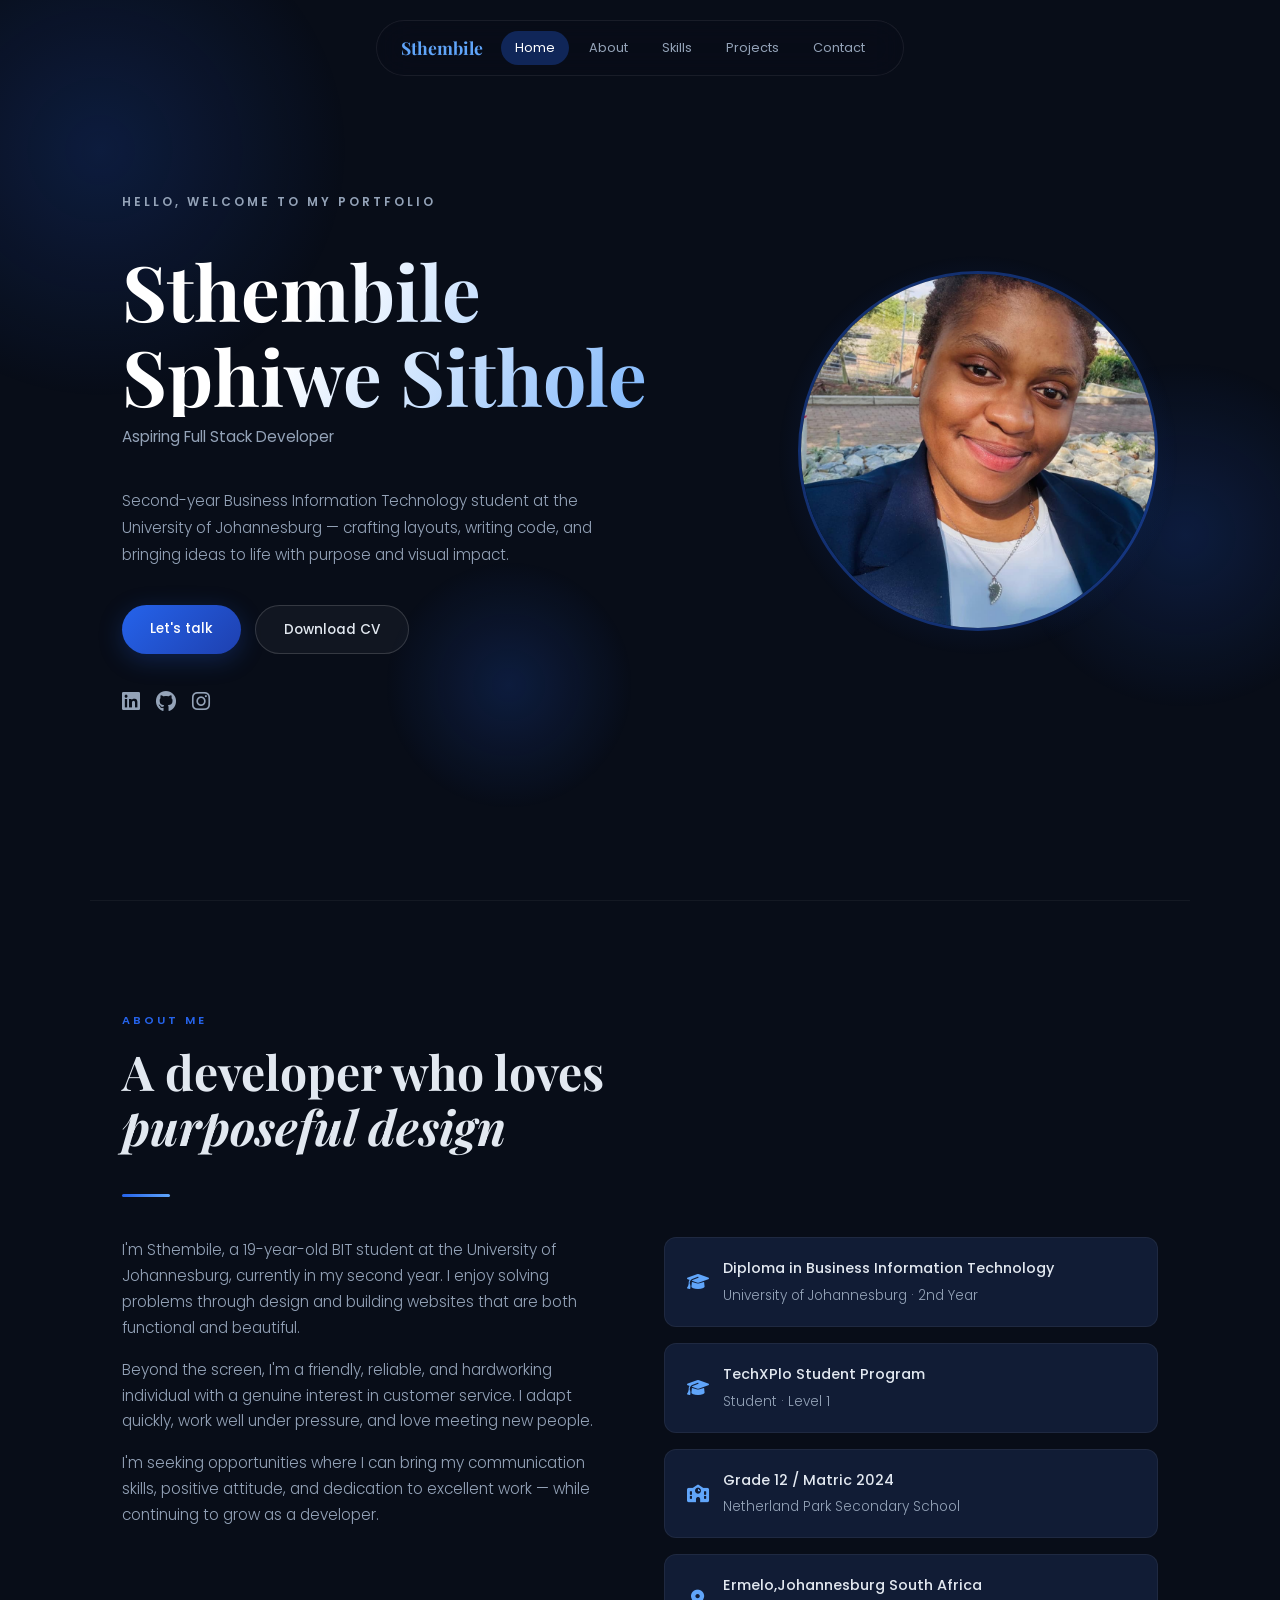
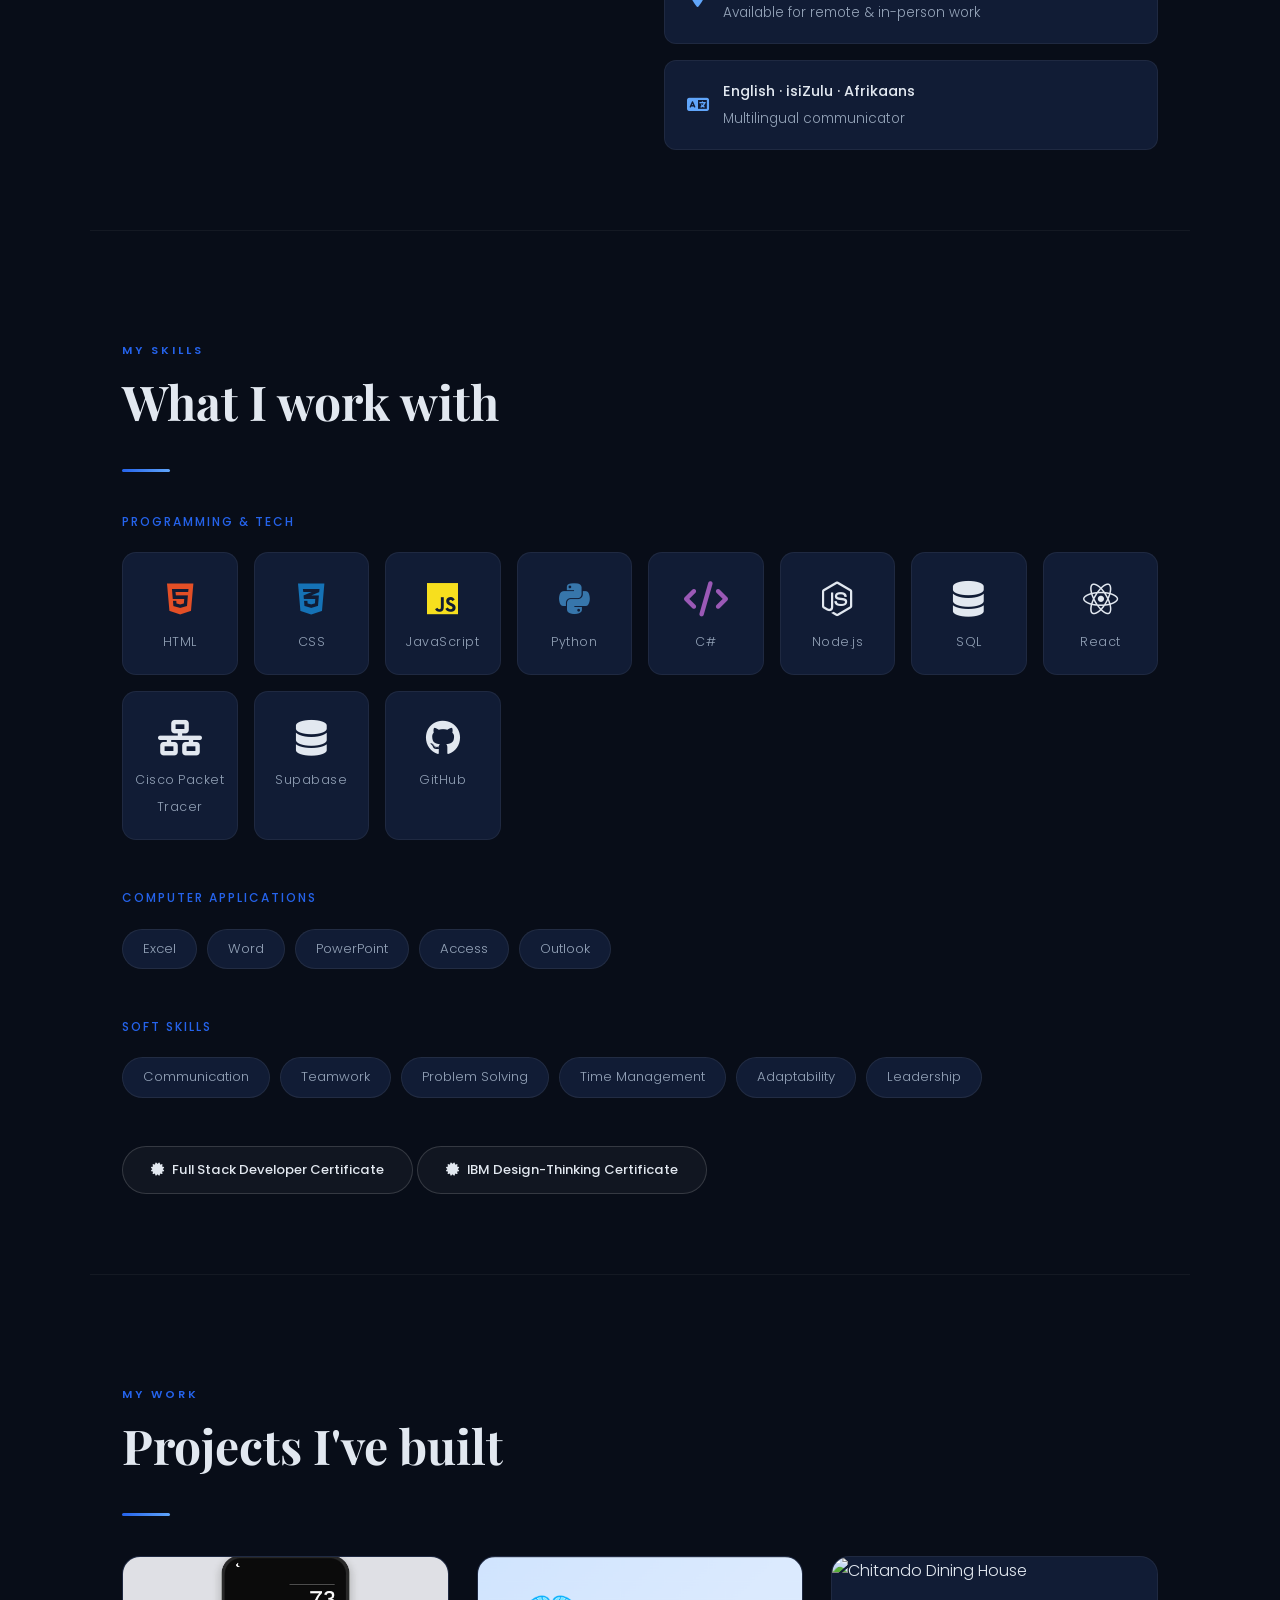
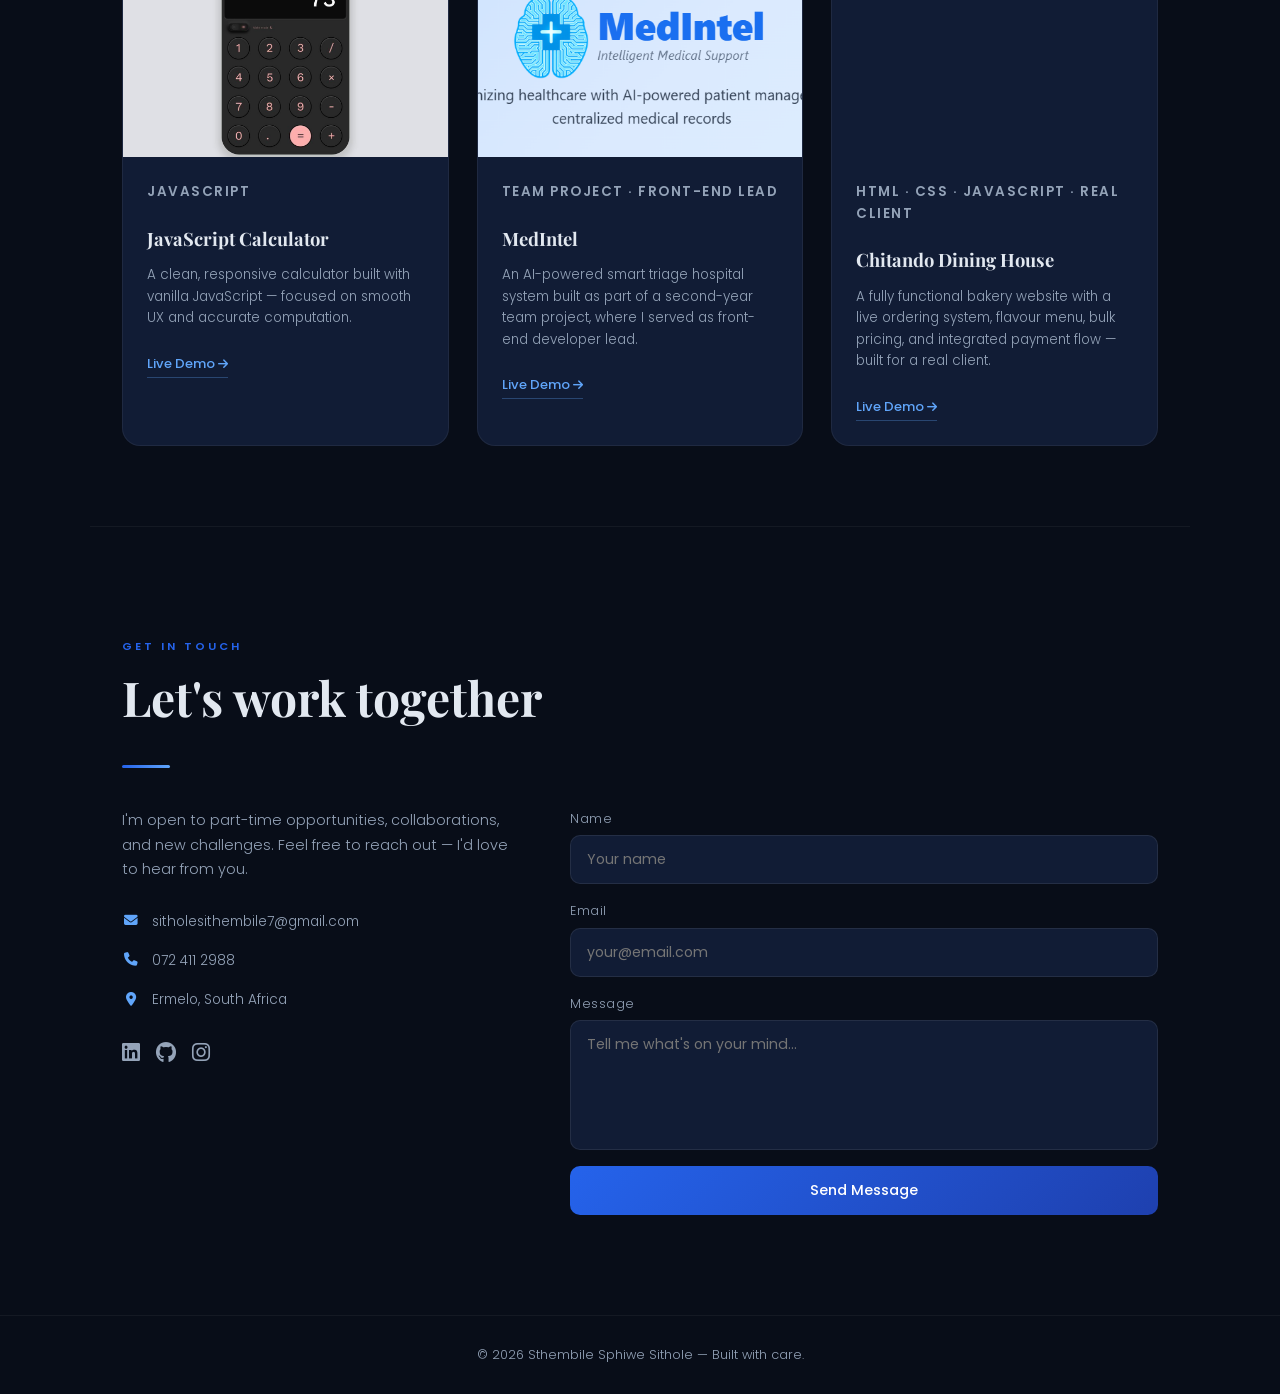
==== commit dbed41df: "Changed" ====
--- a/index.html
+++ b/index.html
@@ -176,8 +176,24 @@
 
         </div>
 
+              <div class="about-details reveal">
+
         <div class="detail-item">
 
+          <i class="fas fa-graduation-cap"></i>
+
+          <div>
+
+            <strong>TechXPlo Student Program</strong>
+
+            <span>Student · Level 1</span>
+
+          </div>
+
+        </div>
+
+        <div class="detail-item">
+
           <i class="fas fa-school"></i>
 
           <div>
@@ -196,7 +212,7 @@
 
           <div>
 
-            <strong>Ermelo, South Africa</strong>
+            <strong>Ermelo,Johannesburg South Africa</strong>
 
             <span>Available for remote & in-person work</span>
 
@@ -254,6 +270,13 @@
 
         <div class="skill-card"><i class="fas fa-database"></i><span>SQL</span></div>
 
+        <div class="skill-card"><i class="fab fa-react"></i><span>React</span></div>
+
+        <div class="skill-card"><i class="fa-solid fa-network-wired"></i><span>Cisco Packet Tracer</span></div>
+
+        <div class="skill-card"><i class="fa-solid fa-database"></i><span>Supabase</span></div>
+
+        <div class="skill-card"><i class="fa-brands fa-github"></i><span>GitHub</span></div>
       </div>
 
     </div>
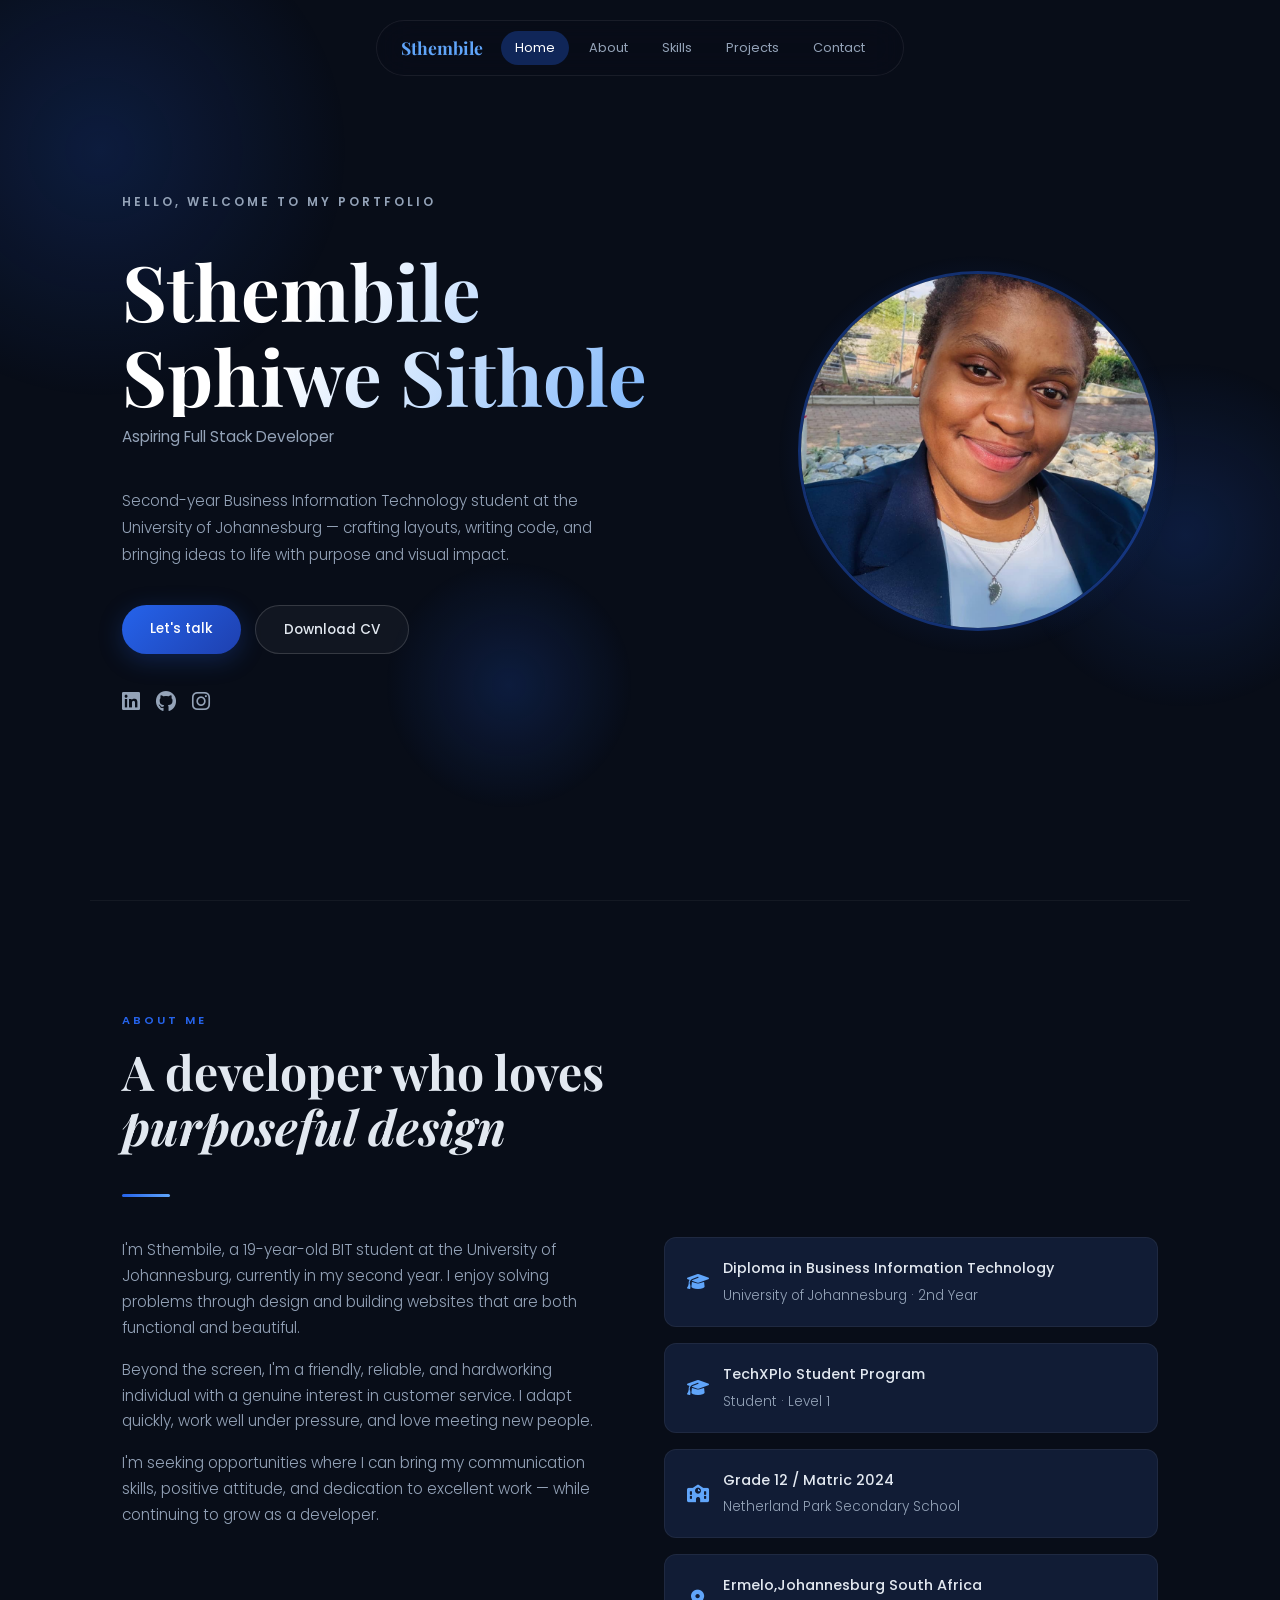
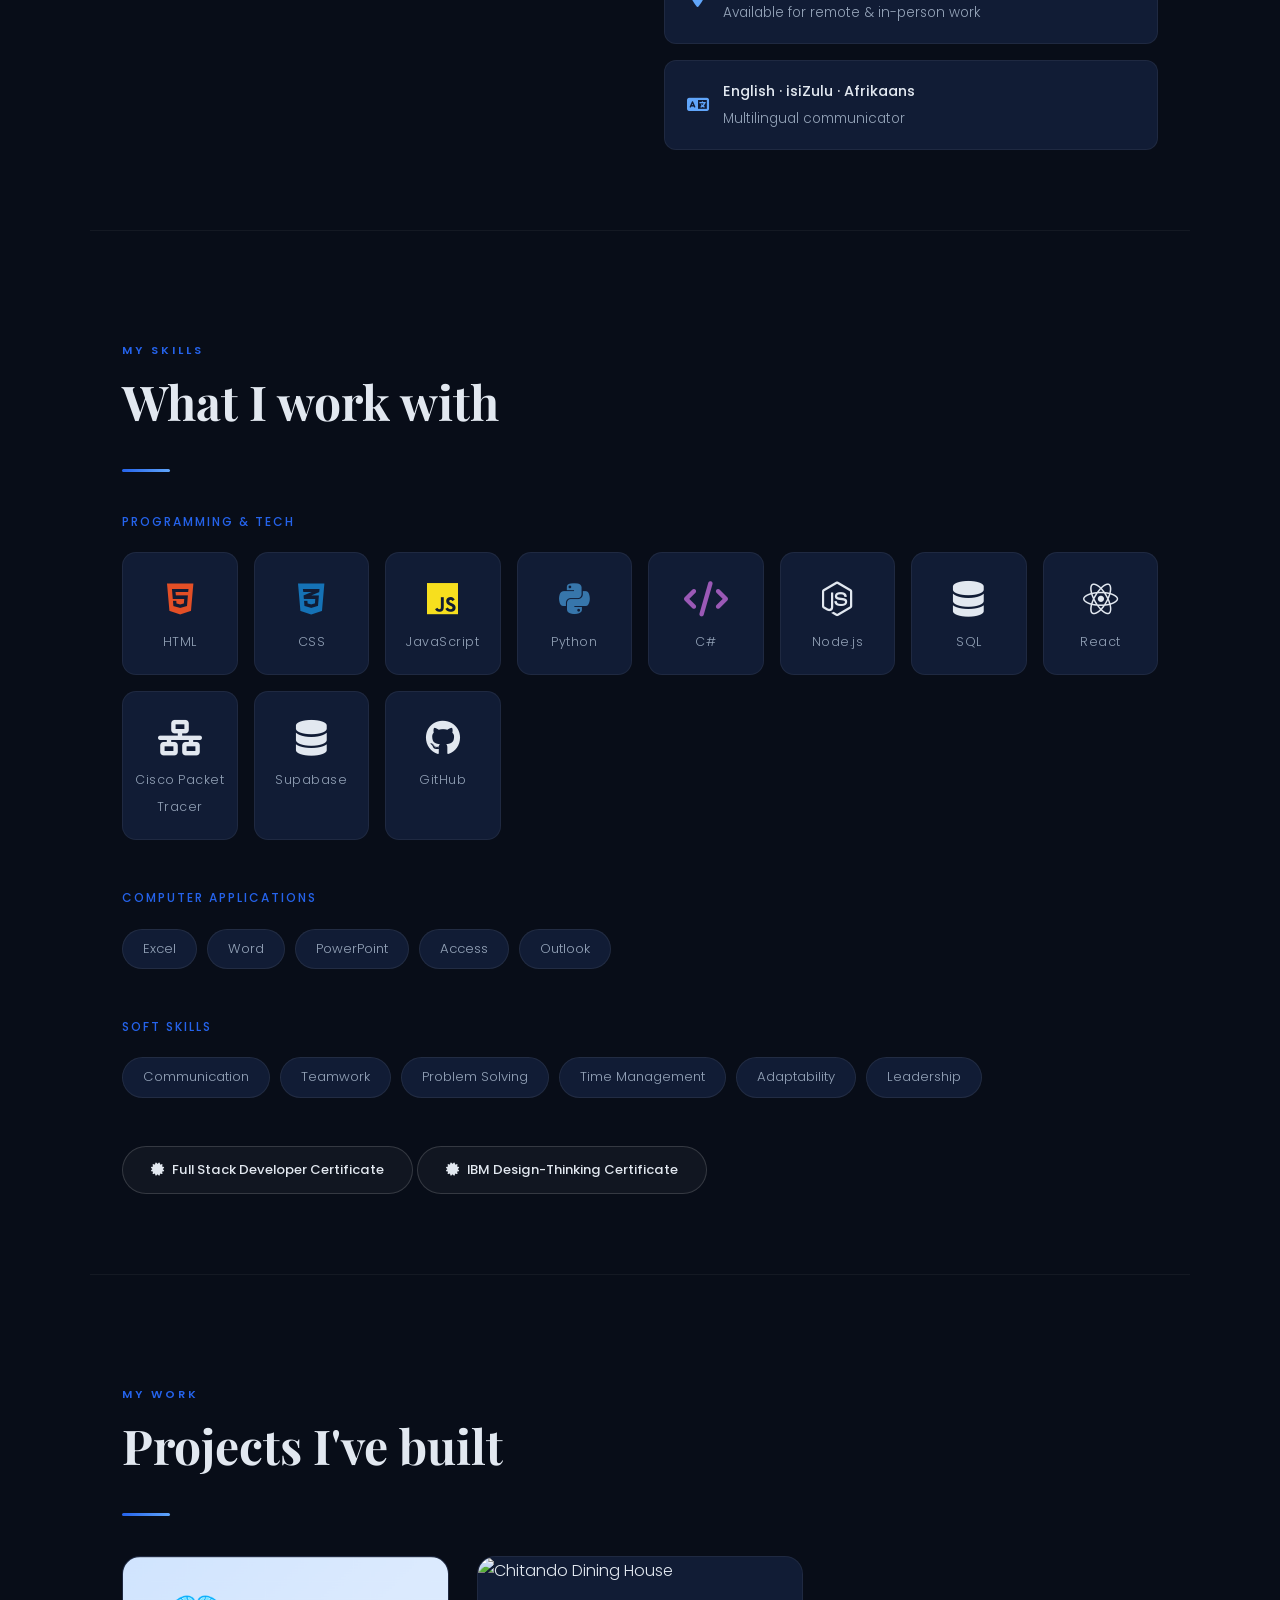
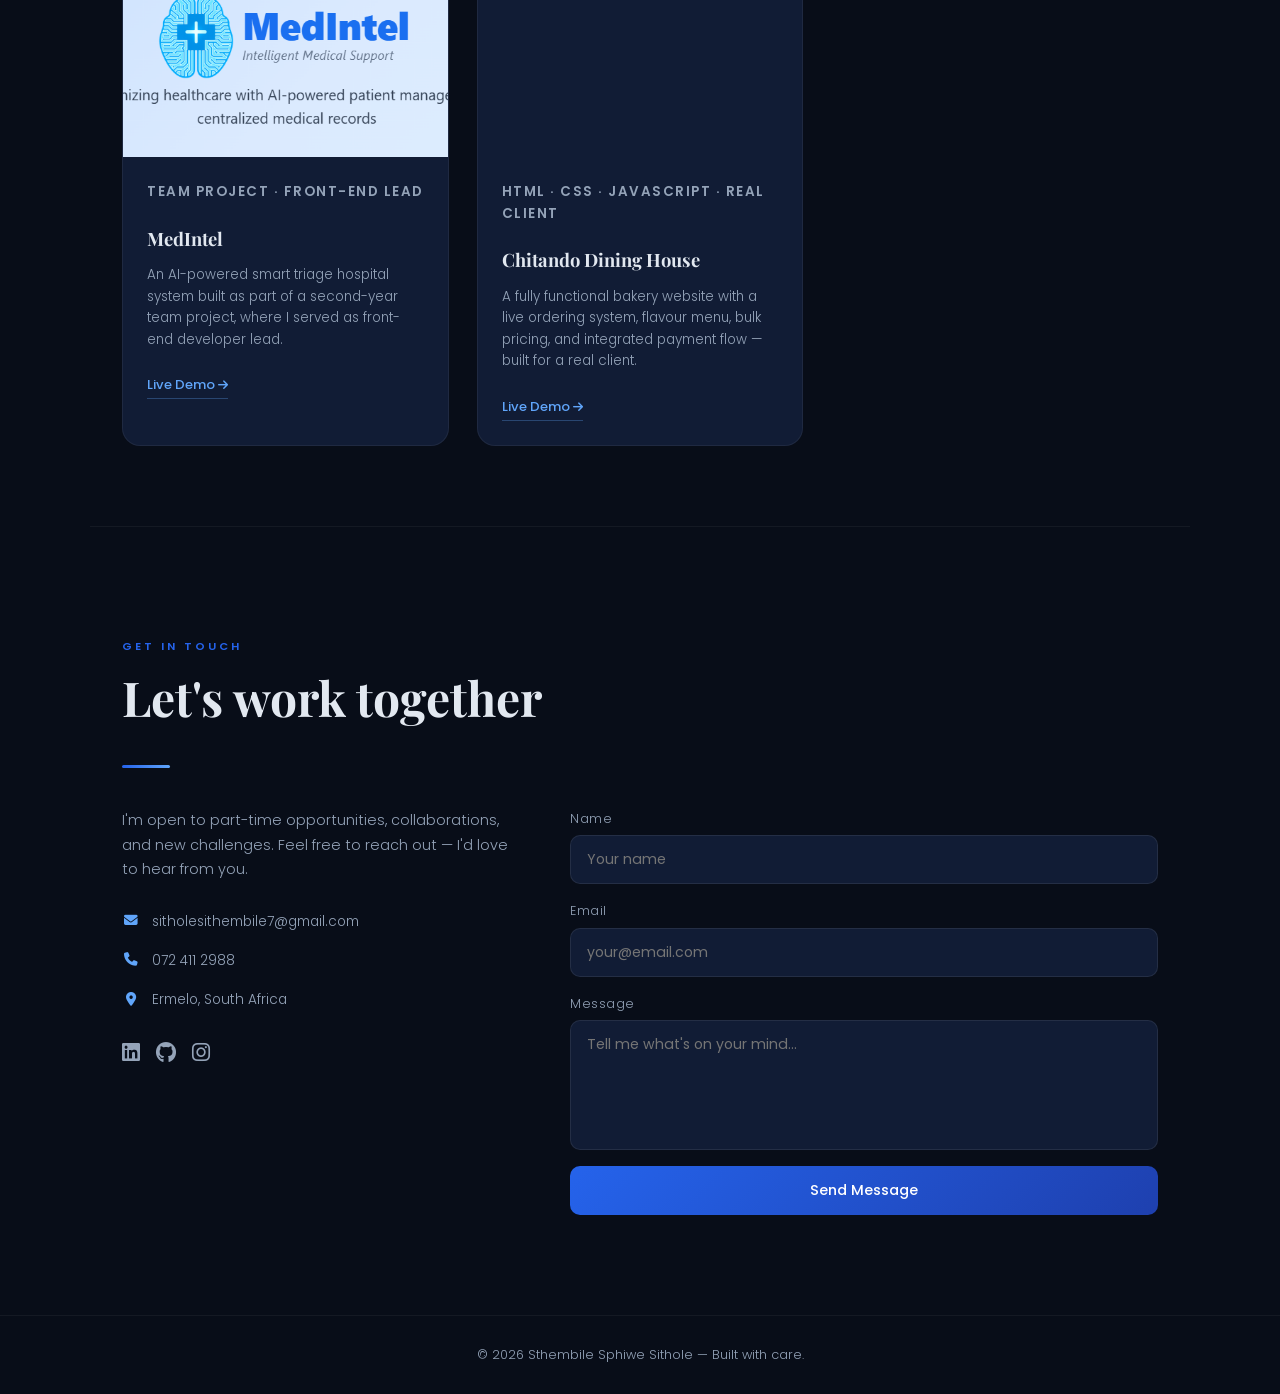
==== commit 1a81a7ca: "Aspiring role" ====
--- a/index.html
+++ b/index.html
@@ -9,7 +9,7 @@
 
   <meta name="viewport" content="width=device-width, initial-scale=1.0" />
 
-  <title>Sthembile Sithole | Aspiring Full Stack Developer</title>
+  <title>Sthembile Sithole | Aspiring Full Stack Developer | Data Analyst</title>
 
   <meta name="description" content="Sthembile Sithole is a second-year Business Information Technology student and aspiring Full Stack Developer from South Africa, with experience in web development, mobile applications, databases and AI." />
 
@@ -353,28 +353,6 @@
 
     <div class="projects-grid">
 
-      <div class="project-card reveal">
-
-        <img src="images/calculator.jpg" alt="Calculator Project" />
-
-        <div class="project-body">
-
-          <p class="project-tag">JavaScript</p>
-
-          <h3>JavaScript Calculator</h3>
-
-          <p>
-            A clean, responsive calculator built with vanilla JavaScript —
-            focused on smooth UX and accurate computation.
-          </p>
-
-          <a href="#" class="project-link">
-            Live Demo <i class="fas fa-arrow-right" style="font-size:0.72rem;"></i>
-          </a>
-
-        </div>
-
-      </div>
 
       <div class="project-card reveal">
 
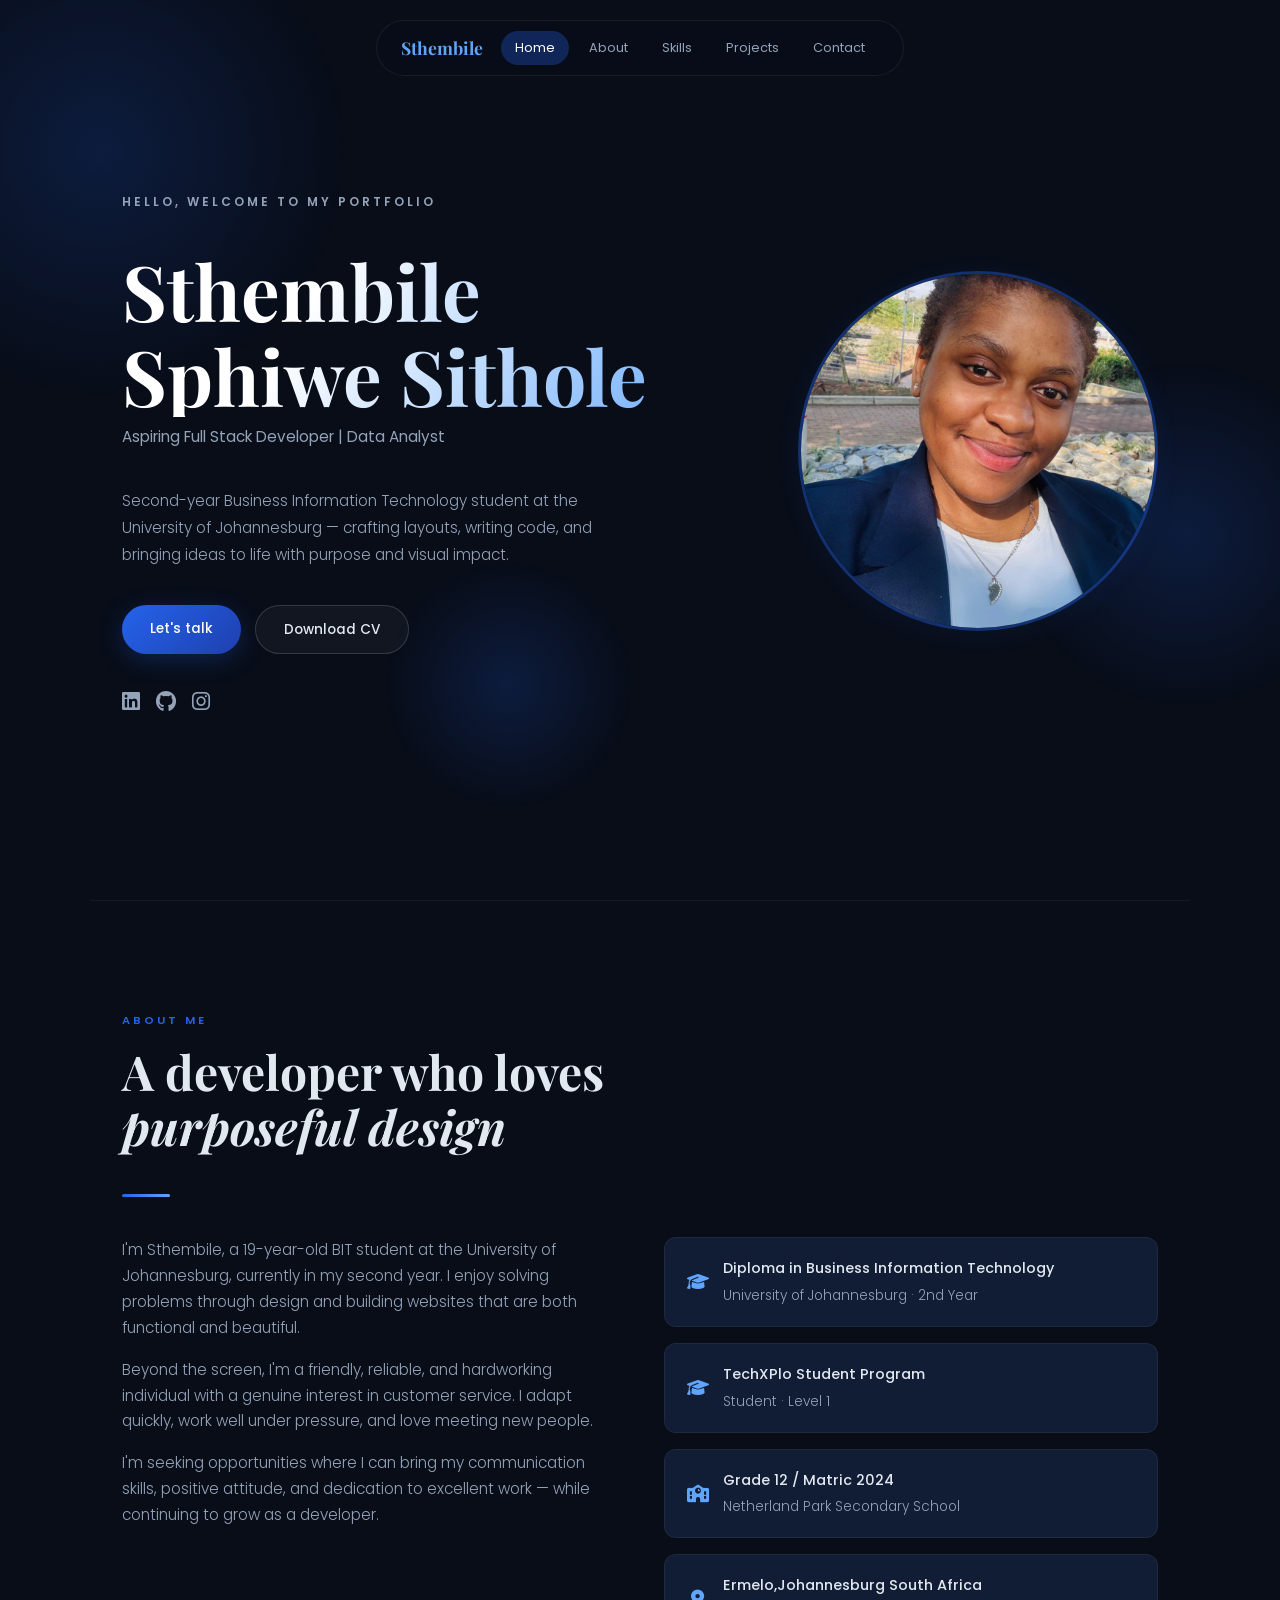
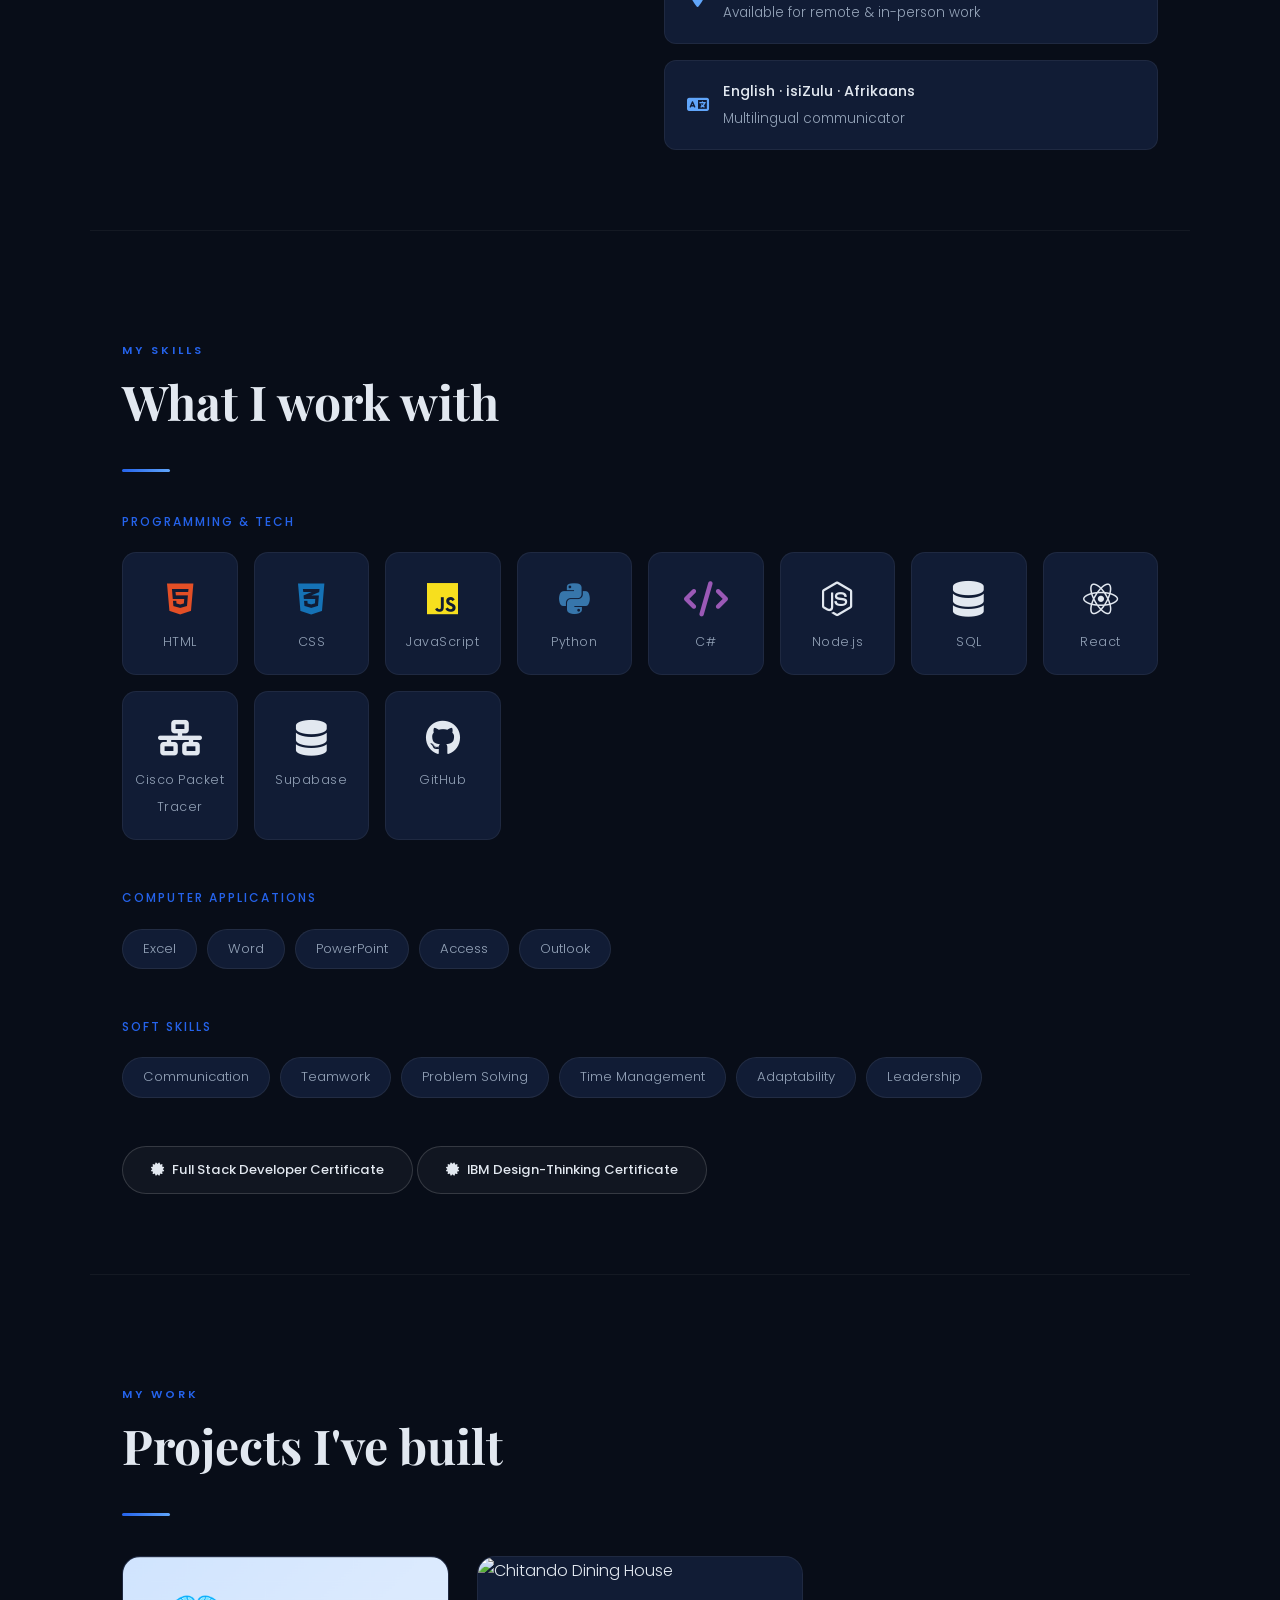
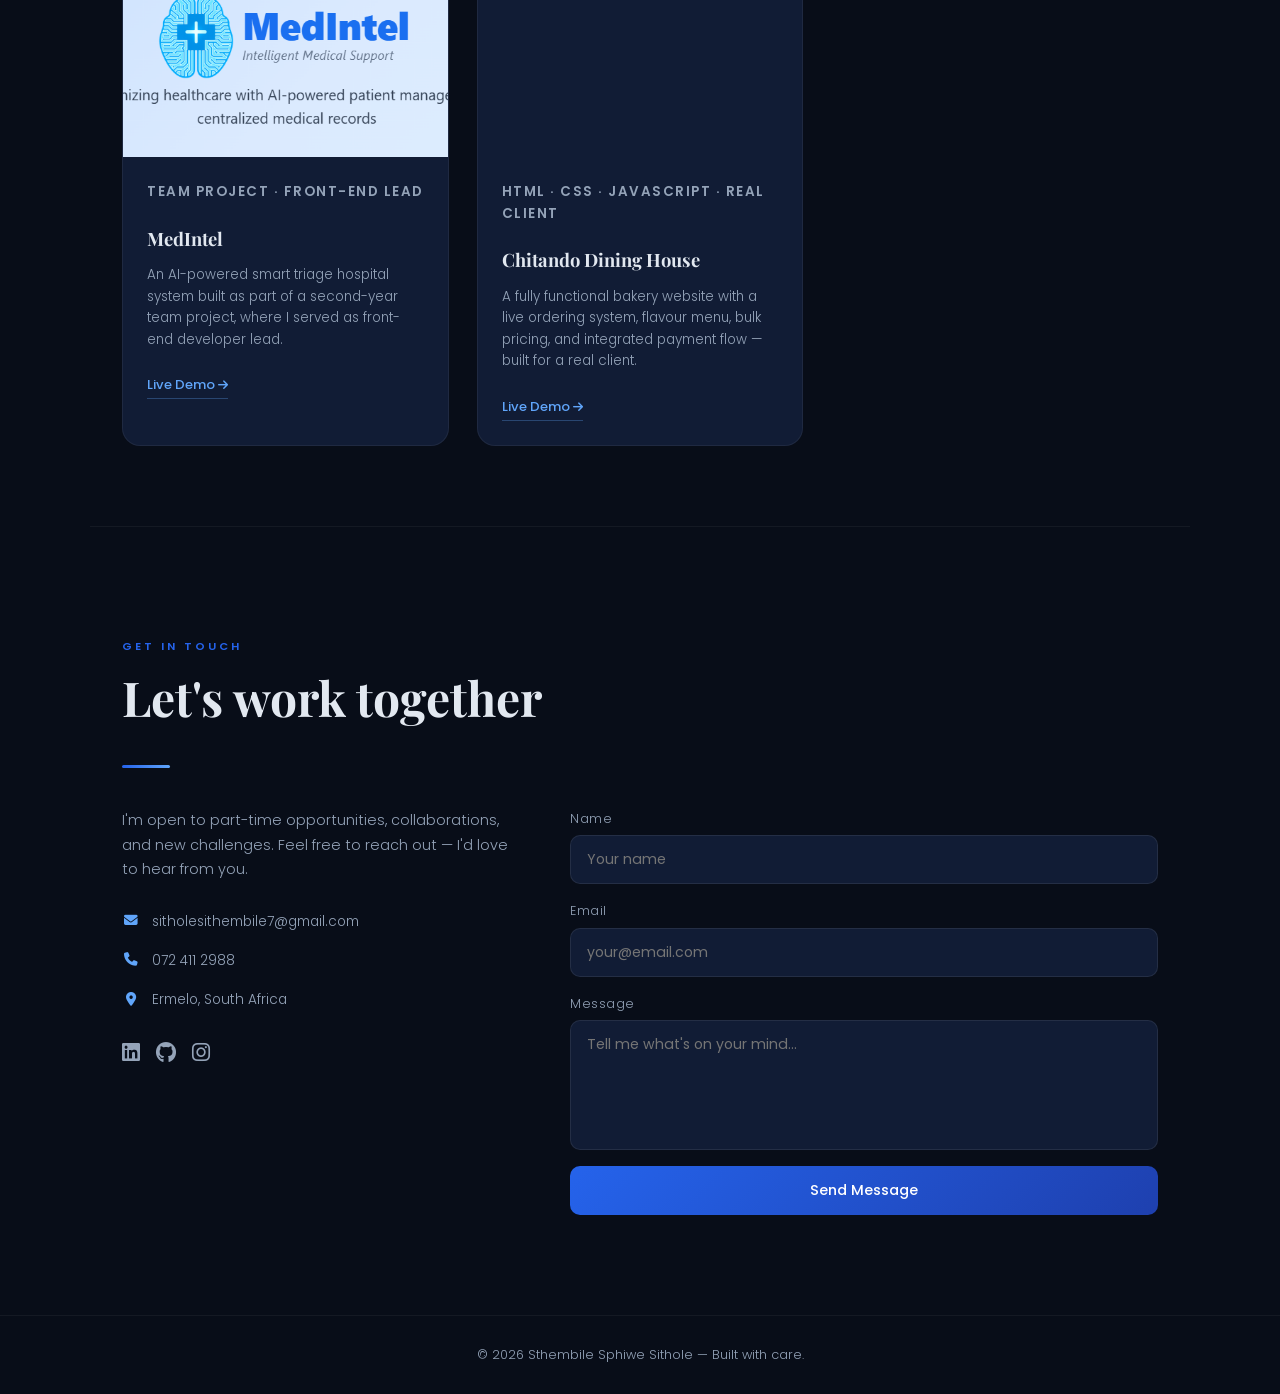
==== commit 85dfc6ba: "Commited" ====
--- a/index.html
+++ b/index.html
@@ -84,7 +84,7 @@
 
       <h1 class="hero-name">Sthembile<br>Sphiwe Sithole</h1>
 
-      <p class="hero-role">Aspiring Full Stack Developer</p>
+      <p class="hero-role">Aspiring Full Stack Developer | Data Analyst</p>
 
       <p>
         Second-year Business Information Technology student at the University of
